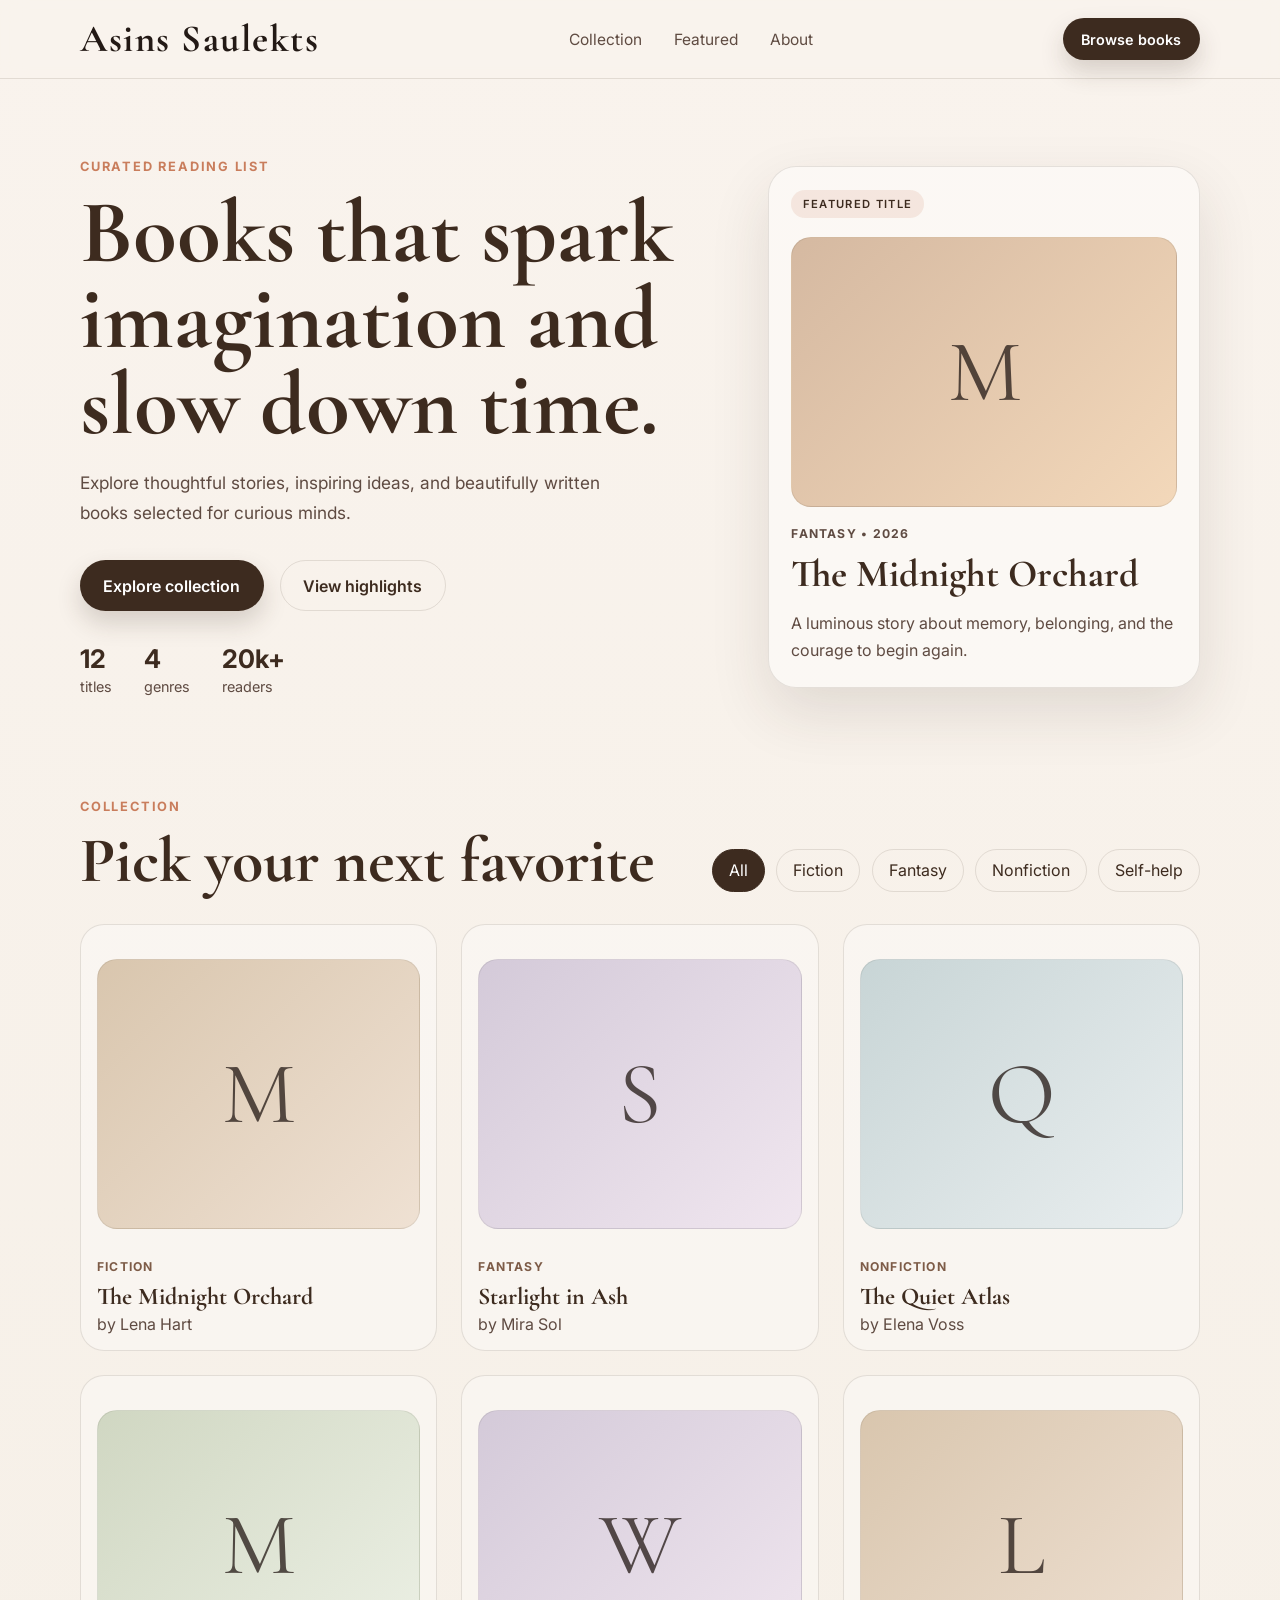
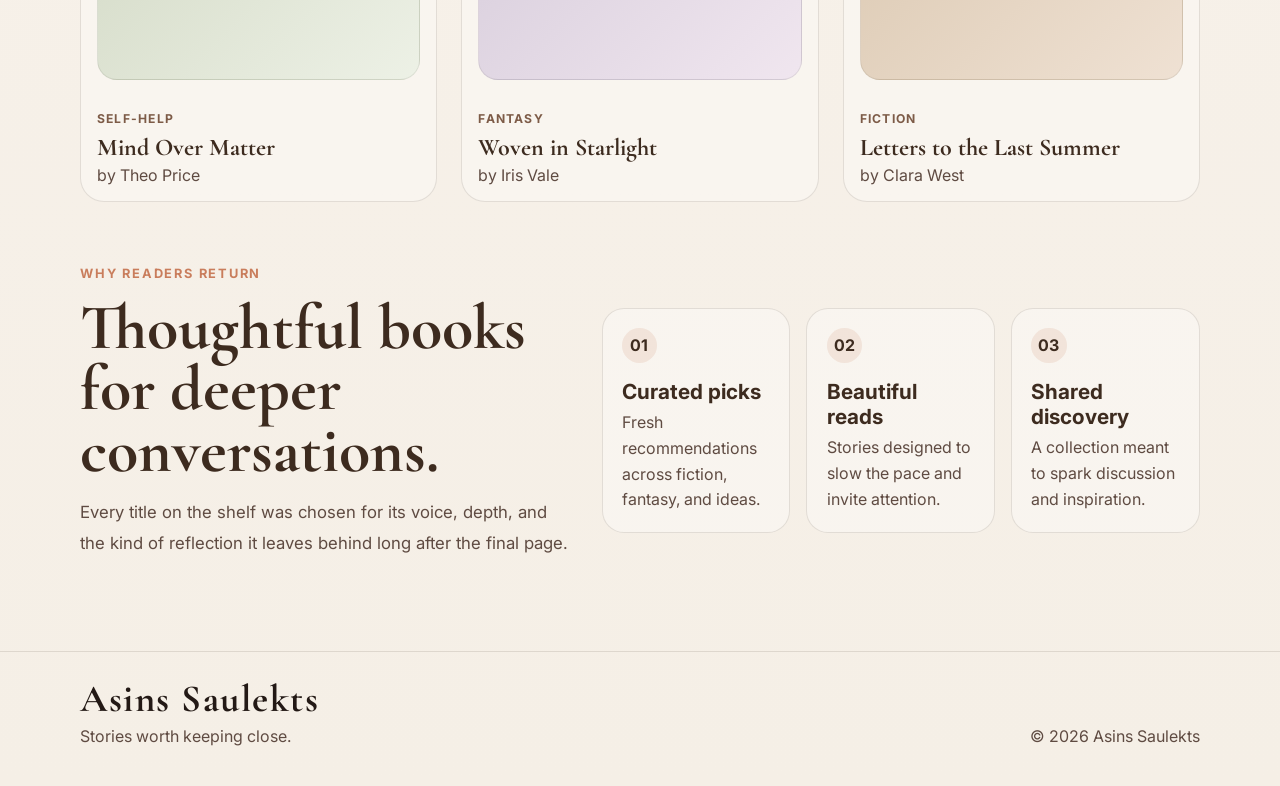
==== index.html @ bcd93a66 "first commit" ====
<!DOCTYPE html>
<html lang="en">
  <head>
    <meta charset="UTF-8" />
    <meta name="viewport" content="width=device-width, initial-scale=1.0" />
    <title>Asins Saulekts | Book Showcase</title>
    <meta
      name="description"
      content="A simple showcase page for a curated collection of books."
    />
    <link rel="preconnect" href="https://fonts.googleapis.com" />
    <link rel="preconnect" href="https://fonts.gstatic.com" crossorigin />
    <link
      href="https://fonts.googleapis.com/css2?family=Cormorant+Garamond:wght@500;600;700&family=Inter:wght@400;500;600;700&display=swap"
      rel="stylesheet"
    />
    <link rel="stylesheet" href="style.css" />
  </head>
  <body>
    <header class="topbar">
      <div class="container nav">
        <div class="brand">Asins Saulekts</div>
        <nav class="nav-links" aria-label="Main navigation">
          <a href="#collection">Collection</a>
          <a href="#featured">Featured</a>
          <a href="#about">About</a>
        </nav>
        <a class="button button-small" href="#collection">Browse books</a>
      </div>
    </header>

    <main>
      <section class="hero">
        <div class="container hero-inner">
          <div class="hero-copy">
            <p class="eyebrow">Curated reading list</p>
            <h1>Books that spark imagination and slow down time.</h1>
            <p class="lead">
              Explore thoughtful stories, inspiring ideas, and beautifully written
              books selected for curious minds.
            </p>
            <div class="hero-actions">
              <a class="button" href="#collection">Explore collection</a>
              <a class="button button-alt" href="#featured">View highlights</a>
            </div>
            <ul class="hero-stats" aria-label="Book statistics">
              <li><strong>12</strong><span>titles</span></li>
              <li><strong>4</strong><span>genres</span></li>
              <li><strong>20k+</strong><span>readers</span></li>
            </ul>
          </div>

          <div class="hero-card" aria-label="Featured book highlight">
            <div class="mini-tag">Featured title</div>
            <div class="book-cover featured-cover">M</div>
            <div class="book-details">
              <p class="meta">Fantasy • 2026</p>
              <h2>The Midnight Orchard</h2>
              <p>
                A luminous story about memory, belonging, and the courage to begin
                again.
              </p>
            </div>
          </div>
        </div>
      </section>

      <section id="collection" class="collection">
        <div class="container">
          <div class="section-heading">
            <div>
              <p class="eyebrow">Collection</p>
              <h2>Pick your next favorite</h2>
            </div>
            <div class="filters" aria-label="Book filters">
              <button class="filter-btn active" data-filter="all" type="button">All</button>
              <button class="filter-btn" data-filter="fiction" type="button">Fiction</button>
              <button class="filter-btn" data-filter="fantasy" type="button">Fantasy</button>
              <button class="filter-btn" data-filter="nonfiction" type="button">Nonfiction</button>
              <button class="filter-btn" data-filter="self-help" type="button">Self-help</button>
            </div>
          </div>

          <div class="book-grid">
            <article class="book-card" data-category="fiction">
              <div class="book-cover fiction-cover">M</div>
              <div class="book-info">
                <p class="meta">Fiction</p>
                <h3>The Midnight Orchard</h3>
                <p class="author">by Lena Hart</p>
              </div>
            </article>

            <article class="book-card" data-category="fantasy">
              <div class="book-cover fantasy-cover">S</div>
              <div class="book-info">
                <p class="meta">Fantasy</p>
                <h3>Starlight in Ash</h3>
                <p class="author">by Mira Sol</p>
              </div>
            </article>

            <article class="book-card" data-category="nonfiction">
              <div class="book-cover nonfiction-cover">Q</div>
              <div class="book-info">
                <p class="meta">Nonfiction</p>
                <h3>The Quiet Atlas</h3>
                <p class="author">by Elena Voss</p>
              </div>
            </article>

            <article class="book-card" data-category="self-help">
              <div class="book-cover selfhelp-cover">M</div>
              <div class="book-info">
                <p class="meta">Self-help</p>
                <h3>Mind Over Matter</h3>
                <p class="author">by Theo Price</p>
              </div>
            </article>

            <article class="book-card" data-category="fantasy">
              <div class="book-cover fantasy-cover">W</div>
              <div class="book-info">
                <p class="meta">Fantasy</p>
                <h3>Woven in Starlight</h3>
                <p class="author">by Iris Vale</p>
              </div>
            </article>

            <article class="book-card" data-category="fiction">
              <div class="book-cover fiction-cover">L</div>
              <div class="book-info">
                <p class="meta">Fiction</p>
                <h3>Letters to the Last Summer</h3>
                <p class="author">by Clara West</p>
              </div>
            </article>
          </div>
        </div>
      </section>

      <section id="featured" class="featured">
        <div class="container feature-layout">
          <div class="feature-copy">
            <p class="eyebrow">Why readers return</p>
            <h2>Thoughtful books for deeper conversations.</h2>
            <p>
              Every title on the shelf was chosen for its voice, depth, and the kind
              of reflection it leaves behind long after the final page.
            </p>
          </div>

          <div class="feature-points">
            <div class="point">
              <span>01</span>
              <h3>Curated picks</h3>
              <p>Fresh recommendations across fiction, fantasy, and ideas.</p>
            </div>
            <div class="point">
              <span>02</span>
              <h3>Beautiful reads</h3>
              <p>Stories designed to slow the pace and invite attention.</p>
            </div>
            <div class="point">
              <span>03</span>
              <h3>Shared discovery</h3>
              <p>A collection meant to spark discussion and inspiration.</p>
            </div>
          </div>
        </div>
      </section>
    </main>

    <footer id="about" class="site-footer">
      <div class="container footer-inner">
        <div>
          <div class="brand">Asins Saulekts</div>
          <p>Stories worth keeping close.</p>
        </div>
        <p>© <span id="year"></span> Asins Saulekts</p>
      </div>
    </footer>

    <script src="script.js"></script>
  </body>
</html>
---- style.css ----
:root {
  --bg: #f5efe6;
  --panel: #fffaf3;
  --card: #f0e8dc;
  --primary: #3d2b1f;
  --primary-soft: #7d5b47;
  --accent: #c97d5c;
  --accent-soft: #ebc8b0;
  --text: #231915;
  --muted: #5f4b42;
  --border: rgba(61, 43, 31, 0.12);
  --shadow: 0 24px 60px rgba(61, 43, 31, 0.12);
}

* {
  box-sizing: border-box;
}

html {
  scroll-behavior: smooth;
}

body {
  margin: 0;
  font-family: "Inter", sans-serif;
  background: linear-gradient(180deg, #f9f3ed 0%, var(--bg) 100%);
  color: var(--text);
}

img {
  max-width: 100%;
  display: block;
}

a {
  color: inherit;
  text-decoration: none;
}

button {
  font: inherit;
}

.container {
  width: min(1120px, calc(100% - 2rem));
  margin: 0 auto;
}

.topbar {
  position: sticky;
  top: 0;
  z-index: 20;
  backdrop-filter: blur(12px);
  background: rgba(249, 243, 237, 0.8);
  border-bottom: 1px solid var(--border);
}

.nav {
  display: flex;
  justify-content: space-between;
  align-items: center;
  padding: 1rem 0;
}

.brand {
  font-family: "Cormorant Garamond", serif;
  font-size: clamp(2rem, 3vw, 2.5rem);
  font-weight: 700;
  letter-spacing: 0.04em;
}

.nav-links {
  display: flex;
  gap: 2rem;
  color: var(--muted);
  font-size: 0.97rem;
}

.nav-links a:hover {
  color: var(--primary);
}

.button {
  display: inline-flex;
  align-items: center;
  justify-content: center;
  border-radius: 999px;
  padding: 0.9rem 1.4rem;
  font-weight: 600;
  background: var(--primary);
  color: #fff;
  border: 1px solid transparent;
  transition: transform 0.2s ease, box-shadow 0.2s ease;
  box-shadow: 0 12px 24px rgba(61, 43, 31, 0.18);
}

.button:hover {
  transform: translateY(-1px);
}

.button-small {
  padding: 0.7rem 1.1rem;
  font-size: 0.9rem;
}

.button-alt {
  background: transparent;
  color: var(--primary);
  border-color: var(--border);
  box-shadow: none;
}

.hero {
  padding: 5rem 0 4rem;
}

.hero-inner {
  display: grid;
  grid-template-columns: 1.2fr 0.8fr;
  gap: 2.5rem;
  align-items: center;
}

.eyebrow {
  margin: 0 0 1rem;
  font-size: 0.8rem;
  text-transform: uppercase;
  letter-spacing: 0.14em;
  color: var(--accent);
  font-weight: 700;
}

.hero-copy h1,
.section-heading h2,
.feature-copy h2 {
  margin: 0;
  font-family: "Cormorant Garamond", serif;
  color: var(--primary);
  font-weight: 700;
  line-height: 0.96;
}

.hero-copy h1 {
  font-size: clamp(3.4rem, 7vw, 6rem);
  max-width: 640px;
}

.lead {
  max-width: 560px;
  color: var(--muted);
  font-size: 1.08rem;
  line-height: 1.75;
  margin: 1.25rem 0 0;
}

.hero-actions {
  display: flex;
  flex-wrap: wrap;
  gap: 1rem;
  margin-top: 2rem;
}

.hero-stats {
  list-style: none;
  display: flex;
  gap: 2rem;
  padding: 0;
  margin: 2rem 0 0;
}

.hero-stats li {
  display: flex;
  flex-direction: column;
  gap: 0.25rem;
}

.hero-stats strong {
  font-size: 1.6rem;
  color: var(--primary);
}

.hero-stats span {
  color: var(--muted);
  font-size: 0.9rem;
}

.hero-card {
  background: rgba(255, 255, 255, 0.45);
  border: 1px solid var(--border);
  border-radius: 28px;
  padding: 1.4rem;
  box-shadow: var(--shadow);
}

.mini-tag {
  display: inline-flex;
  font-size: 0.7rem;
  letter-spacing: 0.12em;
  padding: 0.45rem 0.7rem;
  border-radius: 999px;
  text-transform: uppercase;
  background: rgba(201, 125, 92, 0.15);
  color: var(--primary);
  font-weight: 600;
}

.book-cover {
  display: grid;
  place-items: center;
  width: 100%;
  height: 270px;
  border-radius: 20px;
  font-family: "Cormorant Garamond", serif;
  font-size: 5.5rem;
  color: rgba(35, 25, 21, 0.76);
  margin: 1.15rem 0 1.1rem;
  border: 1px solid rgba(35, 25, 21, 0.08);
}

.featured-cover {
  background: linear-gradient(135deg, #d5b9a1, #f3d8ba);
}

.fiction-cover {
  background: linear-gradient(135deg, #d9c6ae, #efe1d3);
}

.fantasy-cover {
  background: linear-gradient(135deg, #d4cad9, #f0e6ef);
}

.nonfiction-cover {
  background: linear-gradient(135deg, #c8d5d6, #e9eeef);
}

.selfhelp-cover {
  background: linear-gradient(135deg, #d0d7c2, #edf1e6);
}

.book-details h2 {
  margin: 0.4rem 0 0.8rem;
  font-size: clamp(2rem, 3vw, 2.8rem);
  font-family: "Cormorant Garamond", serif;
  color: var(--primary);
}

.book-details p {
  margin: 0;
  color: var(--muted);
  line-height: 1.7;
}

.meta {
  margin: 0;
  color: var(--primary-soft);
  font-size: 0.76rem;
  letter-spacing: 0.1em;
  text-transform: uppercase;
  font-weight: 700;
}

.collection {
  padding: 2.5rem 0 4rem;
}

.section-heading {
  display: flex;
  justify-content: space-between;
  align-items: end;
  gap: 1rem;
  margin-bottom: 2rem;
}

.section-heading h2,
.feature-copy h2 {
  font-size: clamp(2.5rem, 5vw, 4rem);
}

.filters {
  display: flex;
  flex-wrap: wrap;
  gap: 0.7rem;
}

.filter-btn {
  padding: 0.65rem 1rem;
  border-radius: 999px;
  border: 1px solid var(--border);
  background: transparent;
  color: var(--primary);
  cursor: pointer;
  transition: all 0.2s ease;
}

.filter-btn.active,
.filter-btn:hover {
  background: var(--primary);
  color: #fff;
  border-color: var(--primary);
}

.book-grid {
  display: grid;
  grid-template-columns: repeat(3, minmax(0, 1fr));
  gap: 1.5rem;
}

.book-card {
  background: rgba(255, 255, 255, 0.32);
  border: 1px solid var(--border);
  border-radius: 24px;
  overflow: hidden;
  padding: 1rem;
  transition: transform 0.2s ease, box-shadow 0.2s ease, opacity 0.2s ease;
  cursor: pointer;
}

.book-card:hover {
  transform: translateY(-4px);
  box-shadow: 0 20px 30px rgba(61, 43, 31, 0.09);
}

.book-card.hidden {
  display: none;
}

.book-card.selected {
  outline: 2px solid rgba(201, 125, 92, 0.7);
  outline-offset: 2px;
}

.book-info {
  padding-top: 0.8rem;
}

.book-info h3 {
  margin: 0.45rem 0 0.2rem;
  font-size: 1.5rem;
  color: var(--primary);
  font-family: "Cormorant Garamond", serif;
}

.author {
  margin: 0;
  color: var(--muted);
}

.featured {
  padding: 0 0 4.8rem;
}

.feature-layout {
  display: grid;
  grid-template-columns: 0.9fr 1.1fr;
  gap: 2rem;
  align-items: center;
}

.feature-copy p:not(.eyebrow) {
  color: var(--muted);
  font-size: 1.05rem;
  line-height: 1.8;
  margin-top: 1rem;
}

.feature-points {
  display: grid;
  grid-template-columns: repeat(3, minmax(0, 1fr));
  gap: 1rem;
}

.point {
  background: rgba(255, 255, 255, 0.35);
  border: 1px solid var(--border);
  border-radius: 22px;
  padding: 1.2rem;
}

.point span {
  display: inline-flex;
  background: rgba(201, 125, 92, 0.15);
  color: var(--primary);
  width: 2.2rem;
  height: 2.2rem;
  border-radius: 50%;
  align-items: center;
  justify-content: center;
  font-weight: 700;
}

.point h3 {
  margin: 1rem 0 0.4rem;
  color: var(--primary);
  font-size: 1.3rem;
}

.point p {
  margin: 0;
  color: var(--muted);
  line-height: 1.6;
}

.site-footer {
  border-top: 1px solid var(--border);
  padding: 1.5rem 0 2.5rem;
}

.footer-inner {
  display: flex;
  justify-content: space-between;
  gap: 1rem;
  align-items: end;
}

.footer-inner p {
  margin: 0.2rem 0 0;
  color: var(--muted);
}

@media (max-width: 900px) {
  .hero-inner,
  .feature-layout,
  .book-grid {
    grid-template-columns: 1fr;
  }

  .book-grid {
    grid-template-columns: repeat(2, minmax(0, 1fr));
  }

  .feature-points {
    grid-template-columns: 1fr;
  }
}

@media (max-width: 640px) {
  .nav {
    flex-wrap: wrap;
    justify-content: center;
    gap: 0.8rem;
  }

  .nav-links {
    width: 100%;
    justify-content: center;
  }

  .hero {
    padding-top: 3rem;
  }

  .hero-stats {
    gap: 1rem;
    justify-content: space-between;
  }

  .book-grid {
    grid-template-columns: 1fr;
  }

  .section-heading,
  .footer-inner {
    flex-direction: column;
    align-items: flex-start;
  }
}
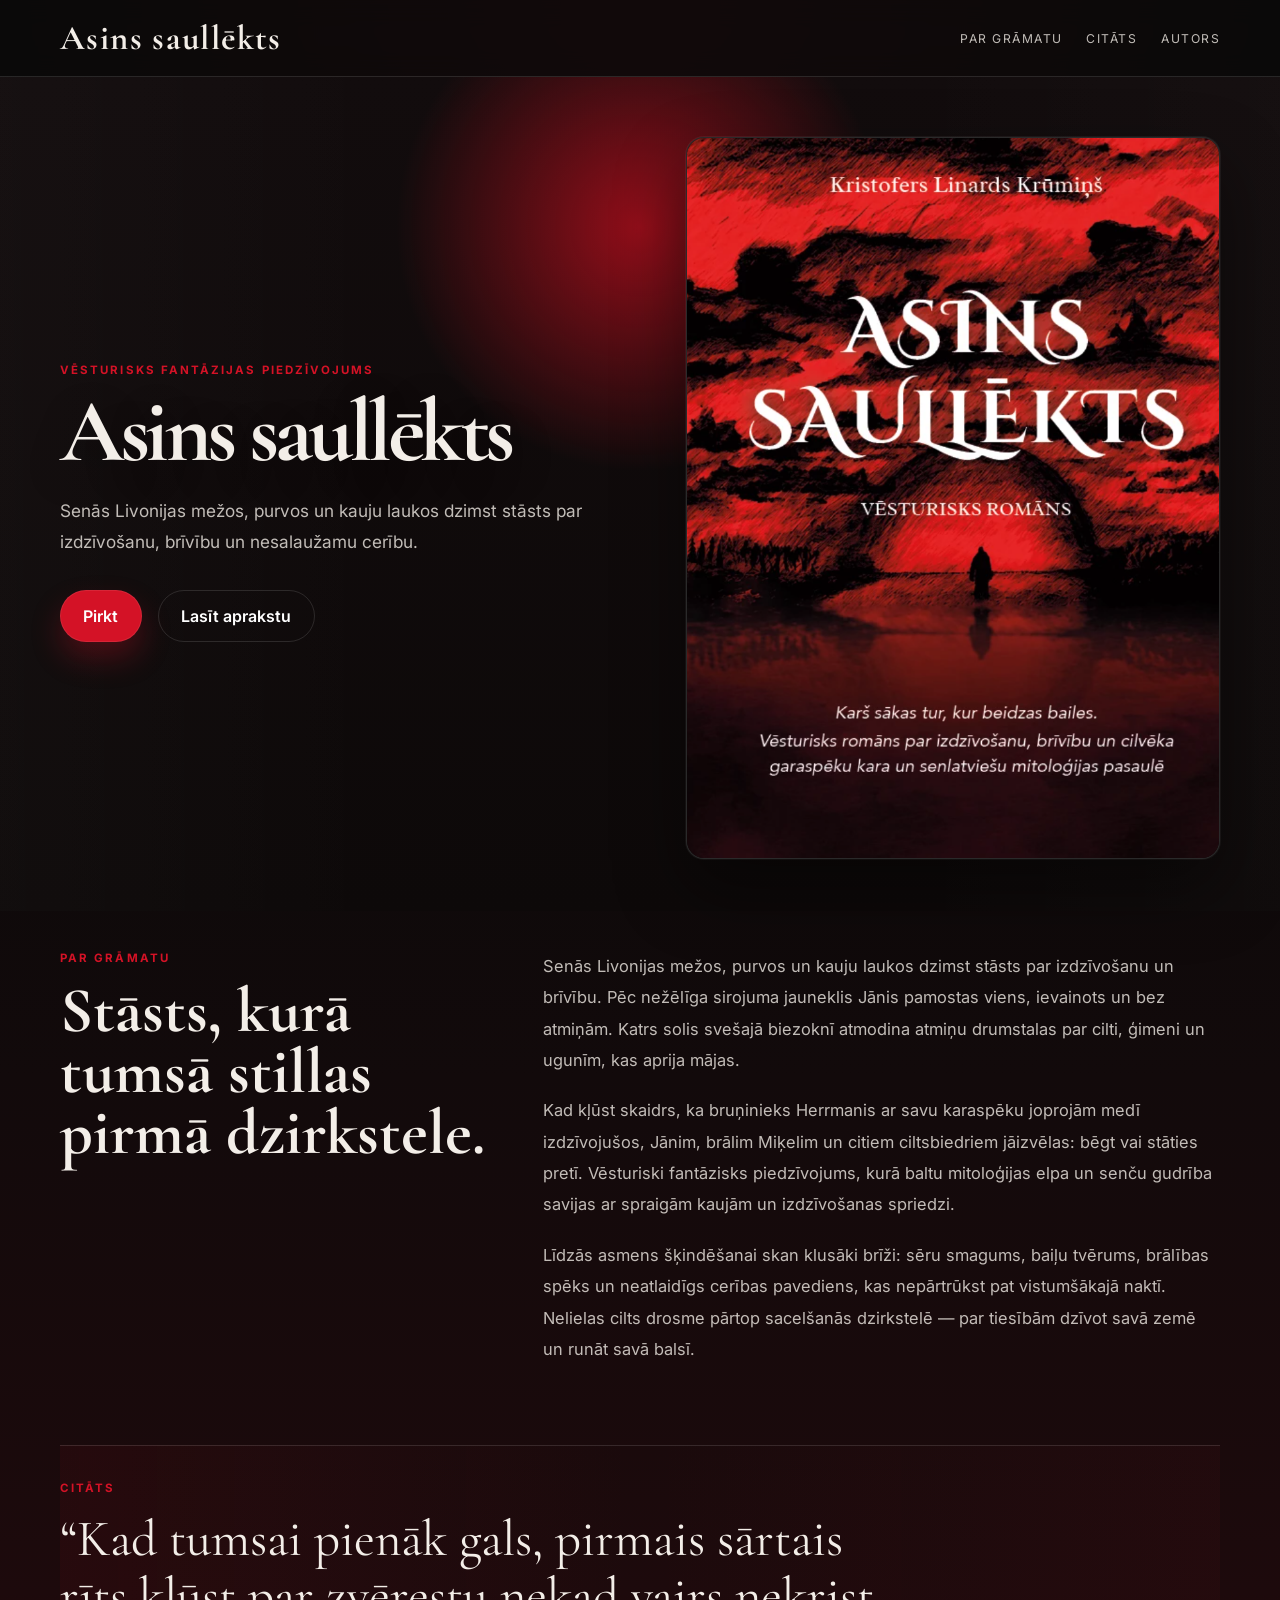
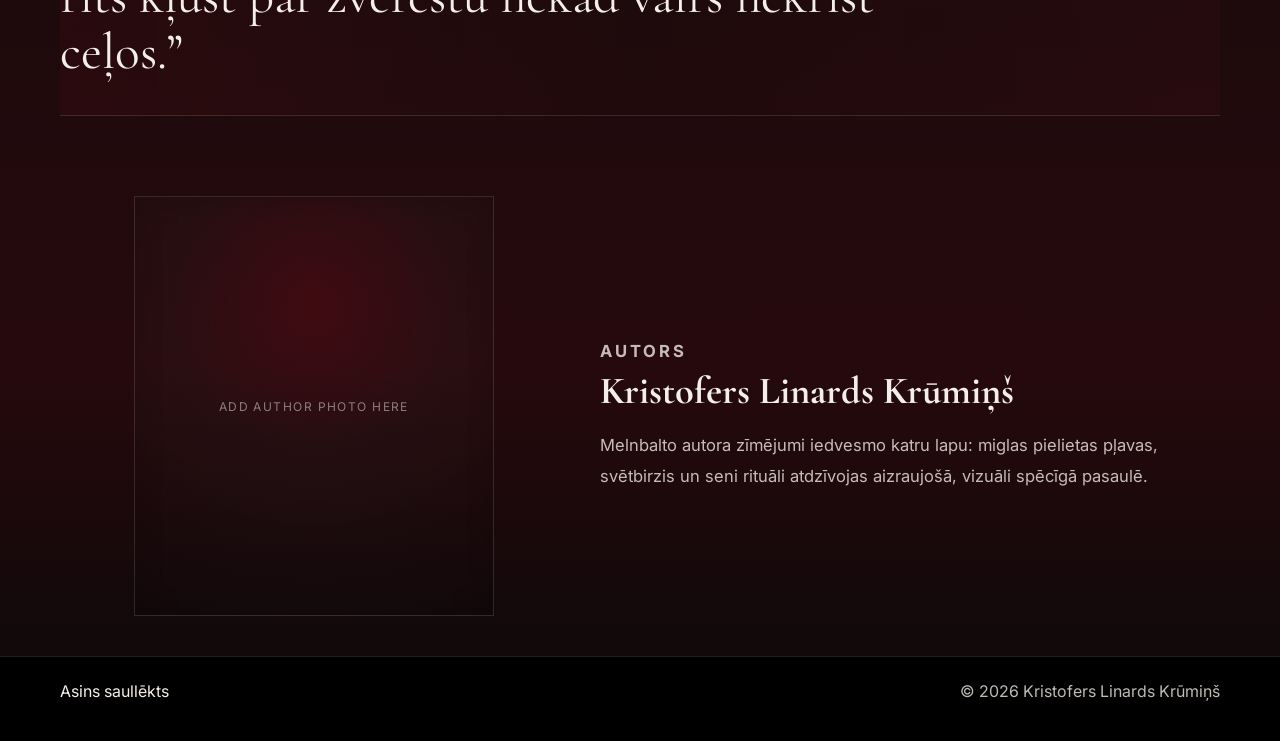
==== commit 96d6a637: "first" ====
--- a/index.html
+++ b/index.html
@@ -1,12 +1,12 @@
 <!DOCTYPE html>
-<html lang="en">
+<html lang="lv">
   <head>
     <meta charset="UTF-8" />
     <meta name="viewport" content="width=device-width, initial-scale=1.0" />
-    <title>Asins Saulekts | Book Showcase</title>
+    <title>Asins saullēkts</title>
     <meta
       name="description"
-      content="A simple showcase page for a curated collection of books."
+      content="Asins saullēkts — vēsturiski fantāzisks romāns par izdzīvošanu, brīvību un cerību."
     />
     <link rel="preconnect" href="https://fonts.googleapis.com" />
     <link rel="preconnect" href="https://fonts.gstatic.com" crossorigin />
@@ -16,168 +16,122 @@
     />
     <link rel="stylesheet" href="style.css" />
   </head>
-  <body>
+  <body id="top">
     <header class="topbar">
       <div class="container nav">
-        <div class="brand">Asins Saulekts</div>
-        <nav class="nav-links" aria-label="Main navigation">
-          <a href="#collection">Collection</a>
-          <a href="#featured">Featured</a>
-          <a href="#about">About</a>
+        <a class="brand-link" href="#top" aria-label="Atgriezties augšā">Asins saullēkts</a>
+        <nav class="nav-links" aria-label="Galvenā navigācija">
+          <a href="#about">Par grāmatu</a>
+          <a href="#citāts">Citāts</a>
+          <a href="#autors">Autors</a>
         </nav>
-        <a class="button button-small" href="#collection">Browse books</a>
       </div>
     </header>
 
     <main>
       <section class="hero">
-        <div class="container hero-inner">
+        <div class="container hero-grid">
           <div class="hero-copy">
-            <p class="eyebrow">Curated reading list</p>
-            <h1>Books that spark imagination and slow down time.</h1>
+            <p class="eyebrow">Vēsturisks fantāzijas piedzīvojums</p>
+            <h1>Asins saullēkts</h1>
             <p class="lead">
-              Explore thoughtful stories, inspiring ideas, and beautifully written
-              books selected for curious minds.
+              Senās Livonijas mežos, purvos un kauju laukos dzimst stāsts par
+              izdzīvošanu, brīvību un nesalaužamu cerību.
             </p>
             <div class="hero-actions">
-              <a class="button" href="#collection">Explore collection</a>
-              <a class="button button-alt" href="#featured">View highlights</a>
+              <a 
+               class="button"
+                href="https://buki.lv/asins-saullekts"
+                target="_blank"
+                rel="noopener noreferrer">Pirkt</a>
+              <a
+                class="button button-alt" href="#about"
+                >Lasīt aprakstu</a
+              >
             </div>
-            <ul class="hero-stats" aria-label="Book statistics">
-              <li><strong>12</strong><span>titles</span></li>
-              <li><strong>4</strong><span>genres</span></li>
-              <li><strong>20k+</strong><span>readers</span></li>
-            </ul>
           </div>
 
-          <div class="hero-card" aria-label="Featured book highlight">
-            <div class="mini-tag">Featured title</div>
-            <div class="book-cover featured-cover">M</div>
-            <div class="book-details">
-              <p class="meta">Fantasy • 2026</p>
-              <h2>The Midnight Orchard</h2>
-              <p>
-                A luminous story about memory, belonging, and the courage to begin
-                again.
-              </p>
+          <div class="cover-panel" aria-label="Grāmatas vāks">
+            <div class="book-cover">
+              <!-- Replace this path with your actual cover image file -->
+              <img
+                class="book-cover-image"
+                src="images/Cover.png"
+                alt="Asins saullēkts grāmatas vāks"
+              />
             </div>
           </div>
         </div>
       </section>
 
-      <section id="collection" class="collection">
-        <div class="container">
-          <div class="section-heading">
-            <div>
-              <p class="eyebrow">Collection</p>
-              <h2>Pick your next favorite</h2>
-            </div>
-            <div class="filters" aria-label="Book filters">
-              <button class="filter-btn active" data-filter="all" type="button">All</button>
-              <button class="filter-btn" data-filter="fiction" type="button">Fiction</button>
-              <button class="filter-btn" data-filter="fantasy" type="button">Fantasy</button>
-              <button class="filter-btn" data-filter="nonfiction" type="button">Nonfiction</button>
-              <button class="filter-btn" data-filter="self-help" type="button">Self-help</button>
-            </div>
+      <section id="about" class="about">
+        <div class="container about-grid">
+          <div>
+            <p class="section-kicker">Par grāmatu</p>
+            <h2>Stāsts, kurā tumsā stillas pirmā dzirkstele.</h2>
           </div>
 
-          <div class="book-grid">
-            <article class="book-card" data-category="fiction">
-              <div class="book-cover fiction-cover">M</div>
-              <div class="book-info">
-                <p class="meta">Fiction</p>
-                <h3>The Midnight Orchard</h3>
-                <p class="author">by Lena Hart</p>
-              </div>
-            </article>
-
-            <article class="book-card" data-category="fantasy">
-              <div class="book-cover fantasy-cover">S</div>
-              <div class="book-info">
-                <p class="meta">Fantasy</p>
-                <h3>Starlight in Ash</h3>
-                <p class="author">by Mira Sol</p>
-              </div>
-            </article>
-
-            <article class="book-card" data-category="nonfiction">
-              <div class="book-cover nonfiction-cover">Q</div>
-              <div class="book-info">
-                <p class="meta">Nonfiction</p>
-                <h3>The Quiet Atlas</h3>
-                <p class="author">by Elena Voss</p>
-              </div>
-            </article>
-
-            <article class="book-card" data-category="self-help">
-              <div class="book-cover selfhelp-cover">M</div>
-              <div class="book-info">
-                <p class="meta">Self-help</p>
-                <h3>Mind Over Matter</h3>
-                <p class="author">by Theo Price</p>
-              </div>
-            </article>
-
-            <article class="book-card" data-category="fantasy">
-              <div class="book-cover fantasy-cover">W</div>
-              <div class="book-info">
-                <p class="meta">Fantasy</p>
-                <h3>Woven in Starlight</h3>
-                <p class="author">by Iris Vale</p>
-              </div>
-            </article>
-
-            <article class="book-card" data-category="fiction">
-              <div class="book-cover fiction-cover">L</div>
-              <div class="book-info">
-                <p class="meta">Fiction</p>
-                <h3>Letters to the Last Summer</h3>
-                <p class="author">by Clara West</p>
-              </div>
-            </article>
+          <div class="story-copy">
+            <p>
+              Senās Livonijas mežos, purvos un kauju laukos dzimst stāsts par
+              izdzīvošanu un brīvību. Pēc nežēlīga sirojuma jauneklis Jānis
+              pamostas viens, ievainots un bez atmiņām. Katrs solis svešajā
+              biezoknī atmodina atmiņu drumstalas par cilti, ģimeni un ugunīm,
+              kas aprija mājas.
+            </p>
+            <p>
+              Kad kļūst skaidrs, ka bruņinieks Herrmanis ar savu karaspēku
+              joprojām medī izdzīvojušos, Jānim, brālim Miķelim un citiem
+              ciltsbiedriem jāizvēlas: bēgt vai stāties pretī. Vēsturiski
+              fantāzisks piedzīvojums, kurā baltu mitoloģijas elpa un senču
+              gudrība savijas ar spraigām kaujām un izdzīvošanas spriedzi.
+            </p>
+            <p>
+              Līdzās asmens šķindēšanai skan klusāki brīži: sēru smagums,
+              baiļu tvērums, brālības spēks un neatlaidīgs cerības pavediens,
+              kas nepārtrūkst pat vistumšākajā naktī. Nelielas cilts drosme
+              pārtop sacelšanās dzirkstelē — par tiesībām dzīvot savā zemē un
+              runāt savā balsī.
+            </p>
           </div>
         </div>
       </section>
 
-      <section id="featured" class="featured">
-        <div class="container feature-layout">
-          <div class="feature-copy">
-            <p class="eyebrow">Why readers return</p>
-            <h2>Thoughtful books for deeper conversations.</h2>
-            <p>
-              Every title on the shelf was chosen for its voice, depth, and the kind
-              of reflection it leaves behind long after the final page.
-            </p>
+      <section id="citāts" class="excerpt">
+        <div class="container quote-box">
+          <p class="section-kicker">Citāts</p>
+          <blockquote>
+            “Kad tumsai pienāk gals, pirmais sārtais rīts kļūst par zvērestu
+            nekad vairs nekrist ceļos.”
+          </blockquote>
+        </div>
+      </section>
+
+      <section id="autors" class="author-block">
+        <div class="container author-grid">
+          <div class="author-photo-wrap">
+            <div class="author-photo-placeholder">
+              Add author photo here
+            </div>
           </div>
 
-          <div class="feature-points">
-            <div class="point">
-              <span>01</span>
-              <h3>Curated picks</h3>
-              <p>Fresh recommendations across fiction, fantasy, and ideas.</p>
-            </div>
-            <div class="point">
-              <span>02</span>
-              <h3>Beautiful reads</h3>
-              <p>Stories designed to slow the pace and invite attention.</p>
-            </div>
-            <div class="point">
-              <span>03</span>
-              <h3>Shared discovery</h3>
-              <p>A collection meant to spark discussion and inspiration.</p>
-            </div>
+          <div class="author-copy">
+            <p class="section-kicker">Autors</p>
+            <h3>Kristofers Linards Krūmiņš</h3>
+            <p>
+              Melnbalto autora zīmējumi iedvesmo katru lapu: miglas pielietas
+              pļavas, svētbirzis un seni rituāli atdzīvojas aizraujošā, vizuāli
+              spēcīgā pasaulē.
+            </p>
           </div>
         </div>
       </section>
     </main>
 
-    <footer id="about" class="site-footer">
+    <footer class="site-footer">
       <div class="container footer-inner">
-        <div>
-          <div class="brand">Asins Saulekts</div>
-          <p>Stories worth keeping close.</p>
-        </div>
-        <p>© <span id="year"></span> Asins Saulekts</p>
+        <div class="brand small">Asins saullēkts</div>
+        <p>© <span id="year"></span> Kristofers Linards Krūmiņš</p>
       </div>
     </footer>
 
--- a/style.css
+++ b/style.css
@@ -1,15 +1,13 @@
 :root {
-  --bg: #f5efe6;
-  --panel: #fffaf3;
-  --card: #f0e8dc;
-  --primary: #3d2b1f;
-  --primary-soft: #7d5b47;
-  --accent: #c97d5c;
-  --accent-soft: #ebc8b0;
-  --text: #231915;
-  --muted: #5f4b42;
-  --border: rgba(61, 43, 31, 0.12);
-  --shadow: 0 24px 60px rgba(61, 43, 31, 0.12);
+  --black: #090909;
+  --black-soft: #171111;
+  --blood: #8d0714;
+  --blood-bright: #d41226;
+  --blood-soft: rgba(212, 18, 38, 0.14);
+  --paper: #f3eee8;
+  --muted: rgba(243, 238, 232, 0.78);
+  --line: rgba(255, 255, 255, 0.12);
+  --shadow: 0 24px 60px rgba(0, 0, 0, 0.45);
 }
 
 * {
@@ -23,8 +21,19 @@
 body {
   margin: 0;
   font-family: "Inter", sans-serif;
-  background: linear-gradient(180deg, #f9f3ed 0%, var(--bg) 100%);
-  color: var(--text);
+  background:
+    radial-gradient(circle at top, rgba(212, 18, 38, 0.18), transparent 28%),
+    linear-gradient(180deg, #0e0b0b 0%, #0a0909 26%, #120a0b 46%, #1d0a0c 68%, #26090d 84%, #0a0909 100%);
+  color: var(--paper);
+}
+
+html, body {
+  scroll-behavior: smooth;
+}
+
+a {
+  color: inherit;
+  text-decoration: none;
 }
 
 img {
@@ -32,125 +41,131 @@
   display: block;
 }
 
-a {
-  color: inherit;
-  text-decoration: none;
-}
-
-button {
-  font: inherit;
-}
-
 .container {
-  width: min(1120px, calc(100% - 2rem));
+  width: min(1160px, calc(100% - 2rem));
   margin: 0 auto;
 }
 
 .topbar {
   position: sticky;
   top: 0;
-  z-index: 20;
+  z-index: 30;
   backdrop-filter: blur(12px);
-  background: rgba(249, 243, 237, 0.8);
-  border-bottom: 1px solid var(--border);
+  background: rgba(9, 9, 9, 0.78);
+  border-bottom: 1px solid var(--line);
 }
 
 .nav {
   display: flex;
   justify-content: space-between;
   align-items: center;
-  padding: 1rem 0;
-}
-
-.brand {
-  font-family: "Cormorant Garamond", serif;
-  font-size: clamp(2rem, 3vw, 2.5rem);
+  min-height: 76px;
+  gap: 1rem;
+}
+
+.brand-link {
+  font-family: "Cormorant Garamond", serif;
+  font-size: clamp(2rem, 2.7vw, 2.9rem);
   font-weight: 700;
   letter-spacing: 0.04em;
+  color: var(--paper);
+  transition: opacity 0.2s ease, transform 0.2s ease;
+}
+
+.brand-link:hover,
+.brand-link:focus-visible {
+  opacity: 0.9;
+  transform: translateY(-1px);
 }
 
 .nav-links {
   display: flex;
-  gap: 2rem;
+  align-items: center;
+  gap: 1.5rem;
+  font-size: 0.76rem;
+  text-transform: uppercase;
+  letter-spacing: 0.12em;
   color: var(--muted);
-  font-size: 0.97rem;
-}
-
-.nav-links a:hover {
-  color: var(--primary);
-}
-
-.button {
-  display: inline-flex;
+}
+
+.nav-links a {
+  position: relative;
+  transition: color 0.2s ease;
+}
+
+.nav-links a::after {
+  content: "";
+  position: absolute;
+  left: 0;
+  bottom: -0.35rem;
+  width: 100%;
+  height: 1px;
+  background: var(--blood-bright);
+  transform: scaleX(0);
+  transform-origin: left;
+  transition: transform 0.25s ease;
+}
+
+.nav-links a:hover,
+.nav-links a:focus-visible {
+  color: var(--paper);
+}
+
+.nav-links a:hover::after,
+.nav-links a:focus-visible::after {
+  transform: scaleX(1);
+}
+
+.hero {
+  position: relative;
+  padding: 4rem 0 3rem;
+  background:
+    radial-gradient(circle at 50% 18%, rgba(201, 15, 31, 0.7), transparent 26%),
+    linear-gradient(180deg, #120c0d 0%, #0d0909 100%);
+}
+
+.hero::before {
+  content: "";
+  position: absolute;
+  inset: 0;
+  background: linear-gradient(90deg, rgba(255,255,255,0.02), transparent 30%, transparent 70%, rgba(255,255,255,0.015));
+  pointer-events: none;
+}
+
+.hero-grid {
+  position: relative;
+  display: grid;
+  grid-template-columns: 1.05fr 0.95fr;
+  gap: 2.2rem;
   align-items: center;
-  justify-content: center;
-  border-radius: 999px;
-  padding: 0.9rem 1.4rem;
-  font-weight: 600;
-  background: var(--primary);
-  color: #fff;
-  border: 1px solid transparent;
-  transition: transform 0.2s ease, box-shadow 0.2s ease;
-  box-shadow: 0 12px 24px rgba(61, 43, 31, 0.18);
-}
-
-.button:hover {
-  transform: translateY(-1px);
-}
-
-.button-small {
-  padding: 0.7rem 1.1rem;
-  font-size: 0.9rem;
-}
-
-.button-alt {
-  background: transparent;
-  color: var(--primary);
-  border-color: var(--border);
-  box-shadow: none;
-}
-
-.hero {
-  padding: 5rem 0 4rem;
-}
-
-.hero-inner {
-  display: grid;
-  grid-template-columns: 1.2fr 0.8fr;
-  gap: 2.5rem;
-  align-items: center;
-}
-
-.eyebrow {
+}
+
+.eyebrow,
+.section-kicker {
   margin: 0 0 1rem;
-  font-size: 0.8rem;
+  font-size: 0.72rem;
+  letter-spacing: 0.18em;
   text-transform: uppercase;
-  letter-spacing: 0.14em;
-  color: var(--accent);
+  color: var(--blood-bright);
   font-weight: 700;
 }
 
-.hero-copy h1,
-.section-heading h2,
-.feature-copy h2 {
+.hero-copy h1 {
   margin: 0;
   font-family: "Cormorant Garamond", serif;
-  color: var(--primary);
-  font-weight: 700;
-  line-height: 0.96;
-}
-
-.hero-copy h1 {
-  font-size: clamp(3.4rem, 7vw, 6rem);
-  max-width: 640px;
+  font-size: clamp(4rem, 7vw, 7rem);
+  line-height: 0.88;
+  letter-spacing: -0.05em;
+  color: var(--paper);
+  text-shadow: 0 12px 40px rgba(0, 0, 0, 0.35);
 }
 
 .lead {
   max-width: 560px;
+  margin: 1.5rem 0 0;
   color: var(--muted);
   font-size: 1.08rem;
-  line-height: 1.75;
-  margin: 1.25rem 0 0;
+  line-height: 1.8;
 }
 
 .hero-actions {
@@ -160,276 +175,293 @@
   margin-top: 2rem;
 }
 
-.hero-stats {
-  list-style: none;
+.button {
+  display: inline-flex;
+  align-items: center;
+  justify-content: center;
+  padding: 0.9rem 1.4rem;
+  min-height: 52px;
+  border-radius: 999px;
+  background: var(--blood-bright);
+  color: #fff;
+  font-weight: 600;
+  border: 1px solid rgba(255, 255, 255, 0.08);
+  box-shadow: 0 16px 30px rgba(212, 18, 38, 0.28);
+  transition: transform 0.2s ease, box-shadow 0.2s ease, background 0.2s ease;
+}
+
+.button:hover,
+.button:focus-visible {
+  transform: translateY(-1px);
+  box-shadow: 0 20px 38px rgba(212, 18, 38, 0.38);
+}
+
+.button-alt {
+  background: transparent;
+  border-color: var(--line);
+  box-shadow: none;
+}
+
+.button-alt:hover,
+.button-alt:focus-visible {
+  background: rgba(255, 255, 255, 0.02);
+}
+
+.cover-panel {
   display: flex;
+  justify-content: center;
+}
+
+.book-cover {
+  position: relative;
+  width: min(100%, 560px);
+  aspect-ratio: 0.74;
+  border-radius: 18px;
+  overflow: hidden;
+  background: #0d0d0d;
+  box-shadow: 0 30px 70px rgba(0, 0, 0, 0.45), 0 0 0 1px rgba(255,255,255,0.06);
+  border: 1px solid rgba(255, 255, 255, 0.12);
+  transform: translateY(-4px);
+}
+
+.book-cover-image {
+  display: block;
+  width: 100%;
+  height: 100%;
+  object-fit: cover;
+  object-position: center;
+  background: #0d0d0d;
+}
+
+/* If there is no image yet, the block will stay dark. Replace src="assets/cover.jpg" with your file. */
+
+.cover-author,
+.cover-title,
+.cover-subtitle,
+.cover-tagline,
+.cover-silhouette {
+  position: relative;
+  z-index: 1;
+}
+
+.cover-author {
+  text-align: center;
+  margin-top: 0.2rem;
+  font-family: "Cormorant Garamond", serif;
+  font-size: clamp(1.2rem, 2vw, 2.4rem);
+  font-weight: 600;
+  color: rgba(255, 245, 240, 0.96);
+}
+
+.cover-title {
+  margin-top: 1.8rem;
+  text-align: center;
+  font-family: "Cormorant Garamond", serif;
+  font-weight: 600;
+  color: var(--paper);
+  letter-spacing: -0.08em;
+  line-height: 0.76;
+}
+
+.cover-title span {
+  display: block;
+  font-size: clamp(4rem, 7vw, 9.8rem);
+}
+
+.cover-title-line {
+  margin-top: -0.18em;
+}
+
+.cover-subtitle {
+  margin-top: 0.5rem;
+  text-align: center;
+  font-size: clamp(1rem, 1.6vw, 2.2rem);
+  font-weight: 700;
+  letter-spacing: 0.08em;
+  color: rgba(255, 249, 246, 0.94);
+}
+
+.cover-silhouette {
+  width: 36%;
+  height: 30%;
+  margin: 1.8rem auto 0;
+  border-radius: 52% 48% 0 0 / 100% 100% 0 0;
+  background: linear-gradient(180deg, rgba(0, 0, 0, 0.14), rgba(0, 0, 0, 0.68));
+  position: relative;
+}
+
+.cover-silhouette::before {
+  content: "";
+  position: absolute;
+  left: 50%;
+  bottom: 18%;
+  width: 0.32rem;
+  height: 42%;
+  transform: translateX(-50%);
+  border-radius: 14px 14px 0 0;
+  background: rgba(0, 0, 0, 0.9);
+}
+
+.cover-silhouette::after {
+  content: "";
+  position: absolute;
+  left: 50%;
+  bottom: 0;
+  width: 62%;
+  height: 36%;
+  transform: translateX(-50%);
+  border-radius: 50% 50% 18% 18%;
+  background: rgba(0, 0, 0, 0.9);
+}
+
+.cover-tagline {
+  position: absolute;
+  left: 1.4rem;
+  right: 1.4rem;
+  bottom: 1.2rem;
+  text-align: center;
+  font-family: "Cormorant Garamond", serif;
+  color: rgba(255, 242, 236, 0.88);
+  font-size: clamp(1.1rem, 1.7vw, 2.5rem);
+  line-height: 1.25;
+}
+
+.about,
+.excerpt,
+.author-block {
+  padding: 2.5rem 0;
+}
+
+.about-grid {
+  display: grid;
+  grid-template-columns: 0.8fr 1.2fr;
   gap: 2rem;
-  padding: 0;
-  margin: 2rem 0 0;
-}
-
-.hero-stats li {
-  display: flex;
-  flex-direction: column;
-  gap: 0.25rem;
-}
-
-.hero-stats strong {
-  font-size: 1.6rem;
-  color: var(--primary);
-}
-
-.hero-stats span {
+  align-items: start;
+}
+
+.about-grid h2 {
+  margin: 0;
+  font-family: "Cormorant Garamond", serif;
+  color: var(--paper);
+  font-size: clamp(2.5rem, 5vw, 4rem);
+  line-height: 0.95;
+}
+
+.story-copy {
   color: var(--muted);
-  font-size: 0.9rem;
-}
-
-.hero-card {
-  background: rgba(255, 255, 255, 0.45);
-  border: 1px solid var(--border);
-  border-radius: 28px;
-  padding: 1.4rem;
-  box-shadow: var(--shadow);
-}
-
-.mini-tag {
-  display: inline-flex;
-  font-size: 0.7rem;
-  letter-spacing: 0.12em;
-  padding: 0.45rem 0.7rem;
-  border-radius: 999px;
-  text-transform: uppercase;
-  background: rgba(201, 125, 92, 0.15);
-  color: var(--primary);
-  font-weight: 600;
-}
-
-.book-cover {
-  display: grid;
-  place-items: center;
-  width: 100%;
-  height: 270px;
-  border-radius: 20px;
-  font-family: "Cormorant Garamond", serif;
-  font-size: 5.5rem;
-  color: rgba(35, 25, 21, 0.76);
-  margin: 1.15rem 0 1.1rem;
-  border: 1px solid rgba(35, 25, 21, 0.08);
-}
-
-.featured-cover {
-  background: linear-gradient(135deg, #d5b9a1, #f3d8ba);
-}
-
-.fiction-cover {
-  background: linear-gradient(135deg, #d9c6ae, #efe1d3);
-}
-
-.fantasy-cover {
-  background: linear-gradient(135deg, #d4cad9, #f0e6ef);
-}
-
-.nonfiction-cover {
-  background: linear-gradient(135deg, #c8d5d6, #e9eeef);
-}
-
-.selfhelp-cover {
-  background: linear-gradient(135deg, #d0d7c2, #edf1e6);
-}
-
-.book-details h2 {
-  margin: 0.4rem 0 0.8rem;
-  font-size: clamp(2rem, 3vw, 2.8rem);
-  font-family: "Cormorant Garamond", serif;
-  color: var(--primary);
-}
-
-.book-details p {
+  font-size: 1.03rem;
+  line-height: 1.9;
+
+}
+
+.story-copy p {
+  margin: 0 0 1.2rem;
+}
+
+.story-copy p:last-child {
+  margin-bottom: 0;
+}
+
+.quote-box {
+  border-top: 1px solid var(--line);
+  border-bottom: 1px solid var(--line);
+  padding: 2.2rem 0;
+  background: linear-gradient(90deg, rgba(212,18,38,0.06), transparent 50%, rgba(212,18,38,0.04));
+}
+
+blockquote {
   margin: 0;
-  color: var(--muted);
-  line-height: 1.7;
-}
-
-.meta {
-  margin: 0;
-  color: var(--primary-soft);
-  font-size: 0.76rem;
-  letter-spacing: 0.1em;
-  text-transform: uppercase;
-  font-weight: 700;
-}
-
-.collection {
-  padding: 2.5rem 0 4rem;
-}
-
-.section-heading {
-  display: flex;
-  justify-content: space-between;
-  align-items: end;
-  gap: 1rem;
-  margin-bottom: 2rem;
-}
-
-.section-heading h2,
-.feature-copy h2 {
-  font-size: clamp(2.5rem, 5vw, 4rem);
-}
-
-.filters {
-  display: flex;
-  flex-wrap: wrap;
-  gap: 0.7rem;
-}
-
-.filter-btn {
-  padding: 0.65rem 1rem;
-  border-radius: 999px;
-  border: 1px solid var(--border);
-  background: transparent;
-  color: var(--primary);
-  cursor: pointer;
-  transition: all 0.2s ease;
-}
-
-.filter-btn.active,
-.filter-btn:hover {
-  background: var(--primary);
-  color: #fff;
-  border-color: var(--primary);
-}
-
-.book-grid {
-  display: grid;
-  grid-template-columns: repeat(3, minmax(0, 1fr));
-  gap: 1.5rem;
-}
-
-.book-card {
-  background: rgba(255, 255, 255, 0.32);
-  border: 1px solid var(--border);
-  border-radius: 24px;
-  overflow: hidden;
-  padding: 1rem;
-  transition: transform 0.2s ease, box-shadow 0.2s ease, opacity 0.2s ease;
-  cursor: pointer;
-}
-
-.book-card:hover {
-  transform: translateY(-4px);
-  box-shadow: 0 20px 30px rgba(61, 43, 31, 0.09);
-}
-
-.book-card.hidden {
-  display: none;
-}
-
-.book-card.selected {
-  outline: 2px solid rgba(201, 125, 92, 0.7);
-  outline-offset: 2px;
-}
-
-.book-info {
-  padding-top: 0.8rem;
-}
-
-.book-info h3 {
-  margin: 0.45rem 0 0.2rem;
-  font-size: 1.5rem;
-  color: var(--primary);
-  font-family: "Cormorant Garamond", serif;
-}
-
-.author {
-  margin: 0;
-  color: var(--muted);
-}
-
-.featured {
-  padding: 0 0 4.8rem;
-}
-
-.feature-layout {
+  font-family: "Cormorant Garamond", serif;
+  font-size: clamp(2.3rem, 4vw, 4rem);
+  line-height: 1.1;
+  color: var(--paper);
+  max-width: 850px;
+}
+
+.author-grid {
   display: grid;
   grid-template-columns: 0.9fr 1.1fr;
   gap: 2rem;
   align-items: center;
 }
 
-.feature-copy p:not(.eyebrow) {
+.author-photo-wrap {
+  display: flex;
+  justify-content: center;
+}
+
+.author-photo-placeholder {
+  width: min(100%, 360px);
+  height: 420px;
+  border: 1px solid var(--line);
+  background: radial-gradient(circle at 50% 25%, rgba(212,18,38,0.15), rgba(255,255,255,0.02) 40%, rgba(0,0,0,0.12));
+  color: rgba(255, 255, 255, 0.46);
+  display: grid;
+  place-items: center;
+  text-align: center;
+  font-size: 0.75rem;
+  letter-spacing: 0.12em;
+  text-transform: uppercase;
+  padding: 1rem;
+  box-shadow: inset 0 0 30px rgba(0,0,0,0.14);
+}
+
+.author-copy h3 {
+  margin: 0;
+  font-family: "Cormorant Garamond", serif;
+  font-size: clamp(2rem, 3vw, 3rem);
+  color: var(--paper);
+}
+
+.author-copy p {
+  margin: 1rem 0 0;
   color: var(--muted);
-  font-size: 1.05rem;
-  line-height: 1.8;
-  margin-top: 1rem;
-}
-
-.feature-points {
-  display: grid;
-  grid-template-columns: repeat(3, minmax(0, 1fr));
-  gap: 1rem;
-}
-
-.point {
-  background: rgba(255, 255, 255, 0.35);
-  border: 1px solid var(--border);
-  border-radius: 22px;
-  padding: 1.2rem;
-}
-
-.point span {
-  display: inline-flex;
-  background: rgba(201, 125, 92, 0.15);
-  color: var(--primary);
-  width: 2.2rem;
-  height: 2.2rem;
-  border-radius: 50%;
-  align-items: center;
-  justify-content: center;
-  font-weight: 700;
-}
-
-.point h3 {
-  margin: 1rem 0 0.4rem;
-  color: var(--primary);
-  font-size: 1.3rem;
-}
-
-.point p {
-  margin: 0;
-  color: var(--muted);
-  line-height: 1.6;
+  line-height: 1.9;
+  font-size: 1.04rem;
 }
 
 .site-footer {
-  border-top: 1px solid var(--border);
   padding: 1.5rem 0 2.5rem;
+  position: relative;
+  z-index: 1;
+  background: #000000;
+  border-top: 1px solid var(--line);
 }
 
 .footer-inner {
   display: flex;
   justify-content: space-between;
+  align-items: center;
   gap: 1rem;
-  align-items: end;
 }
 
 .footer-inner p {
-  margin: 0.2rem 0 0;
+  margin: 0;
   color: var(--muted);
 }
 
+section[id] {
+  scroll-margin-top: 90px;
+}
+
 @media (max-width: 900px) {
-  .hero-inner,
-  .feature-layout,
-  .book-grid {
+  .hero-grid,
+  .about-grid,
+  .author-grid {
     grid-template-columns: 1fr;
   }
 
-  .book-grid {
-    grid-template-columns: repeat(2, minmax(0, 1fr));
-  }
-
-  .feature-points {
-    grid-template-columns: 1fr;
+  .hero-copy {
+    text-align: center;
+  }
+
+  .lead {
+    margin-left: auto;
+    margin-right: auto;
+  }
+
+  .hero-actions {
+    justify-content: center;
   }
 }
 
@@ -437,28 +469,33 @@
   .nav {
     flex-wrap: wrap;
     justify-content: center;
-    gap: 0.8rem;
+    padding: 0.9rem 0;
   }
 
   .nav-links {
     width: 100%;
     justify-content: center;
+    gap: 1rem;
+    flex-wrap: wrap;
+  }
+
+  .brand-link {
+    width: 100%;
+    text-align: center;
   }
 
   .hero {
     padding-top: 3rem;
   }
 
-  .hero-stats {
-    gap: 1rem;
-    justify-content: space-between;
-  }
-
-  .book-grid {
-    grid-template-columns: 1fr;
-  }
-
-  .section-heading,
+  .book-cover {
+    width: min(100%, 420px);
+  }
+
+  .author-photo-placeholder {
+    height: 300px;
+  }
+
   .footer-inner {
     flex-direction: column;
     align-items: flex-start;
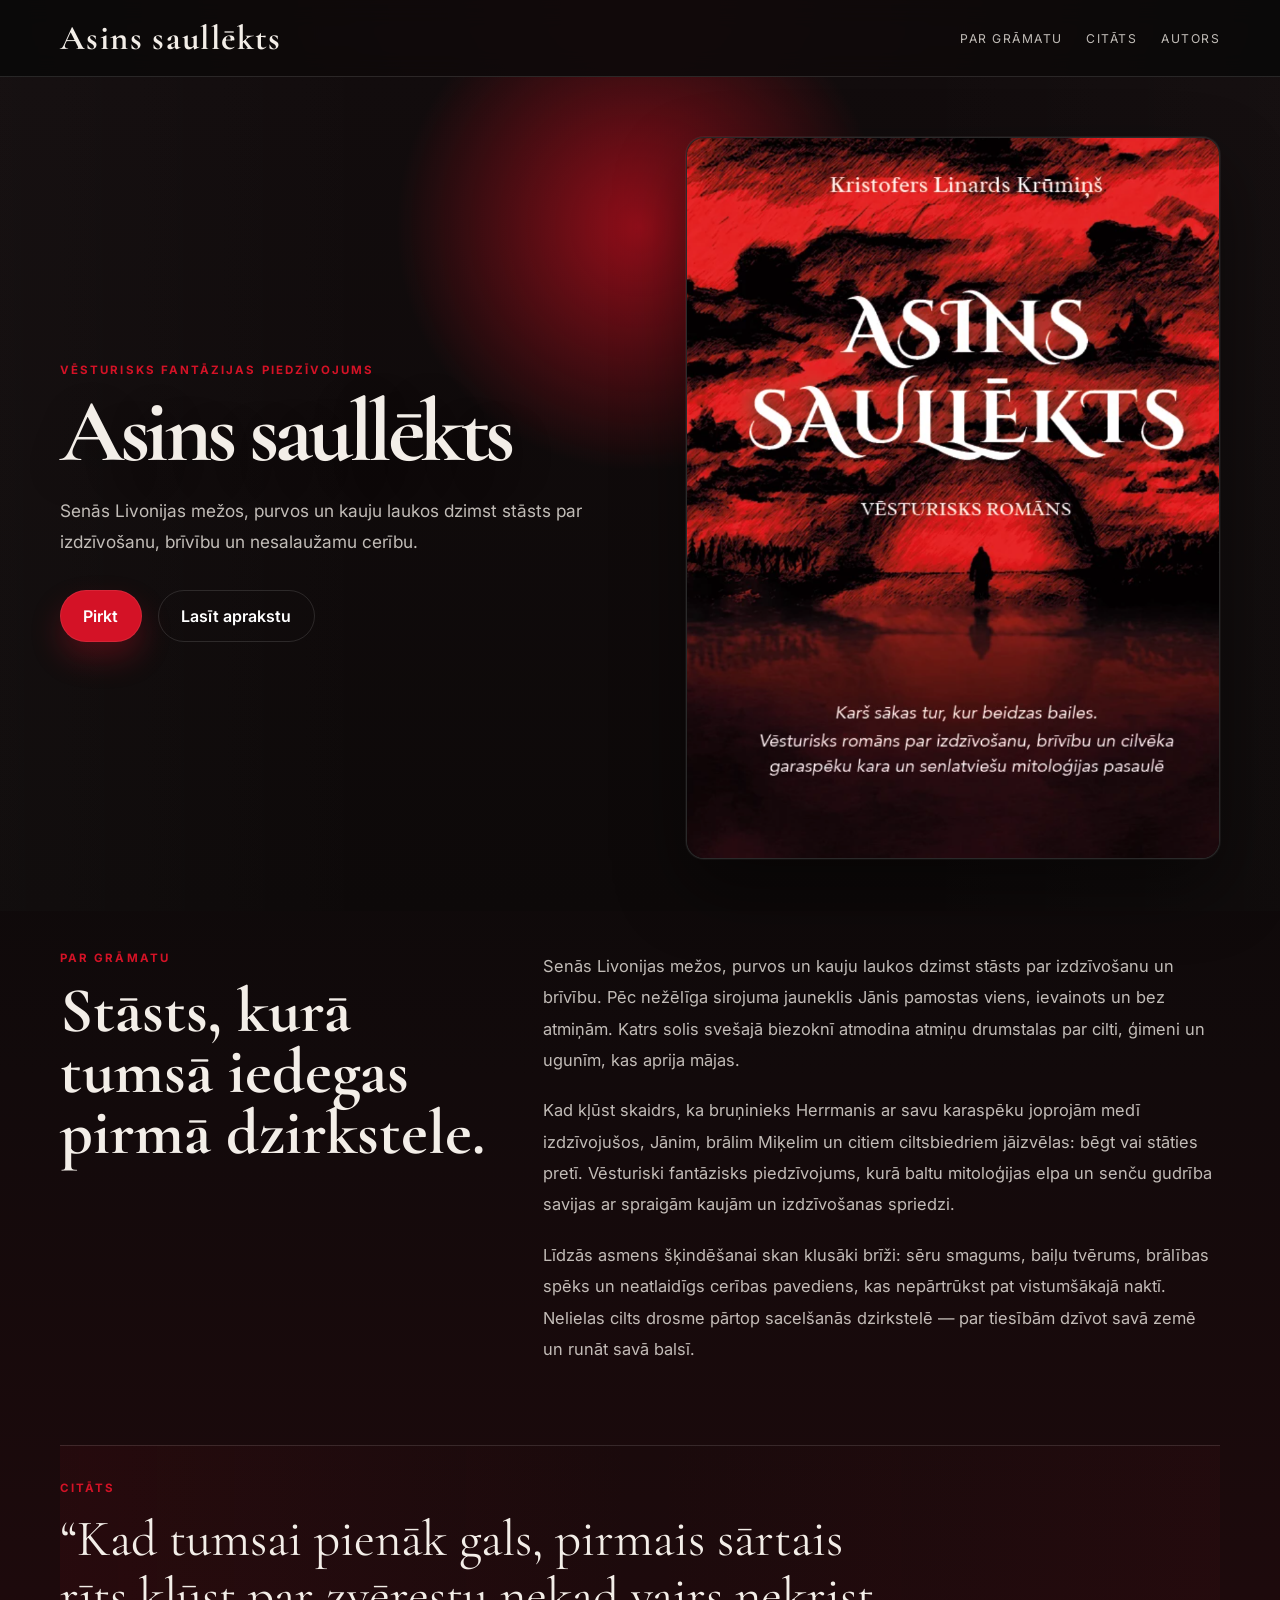
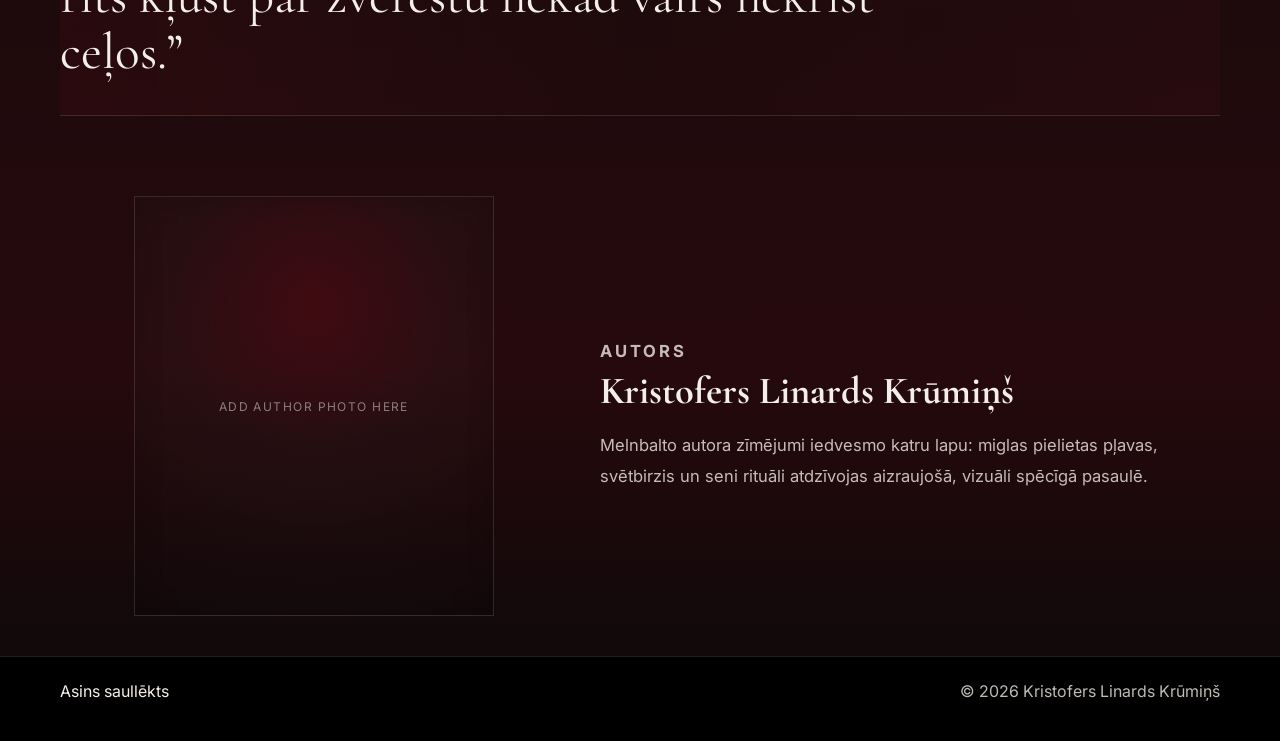
==== commit 6e8ab15c: "2" ====
--- a/index.html
+++ b/index.html
@@ -68,7 +68,7 @@
         <div class="container about-grid">
           <div>
             <p class="section-kicker">Par grāmatu</p>
-            <h2>Stāsts, kurā tumsā stillas pirmā dzirkstele.</h2>
+            <h2>Stāsts, kurā tumsā iedegas pirmā dzirkstele.</h2>
           </div>
 
           <div class="story-copy">
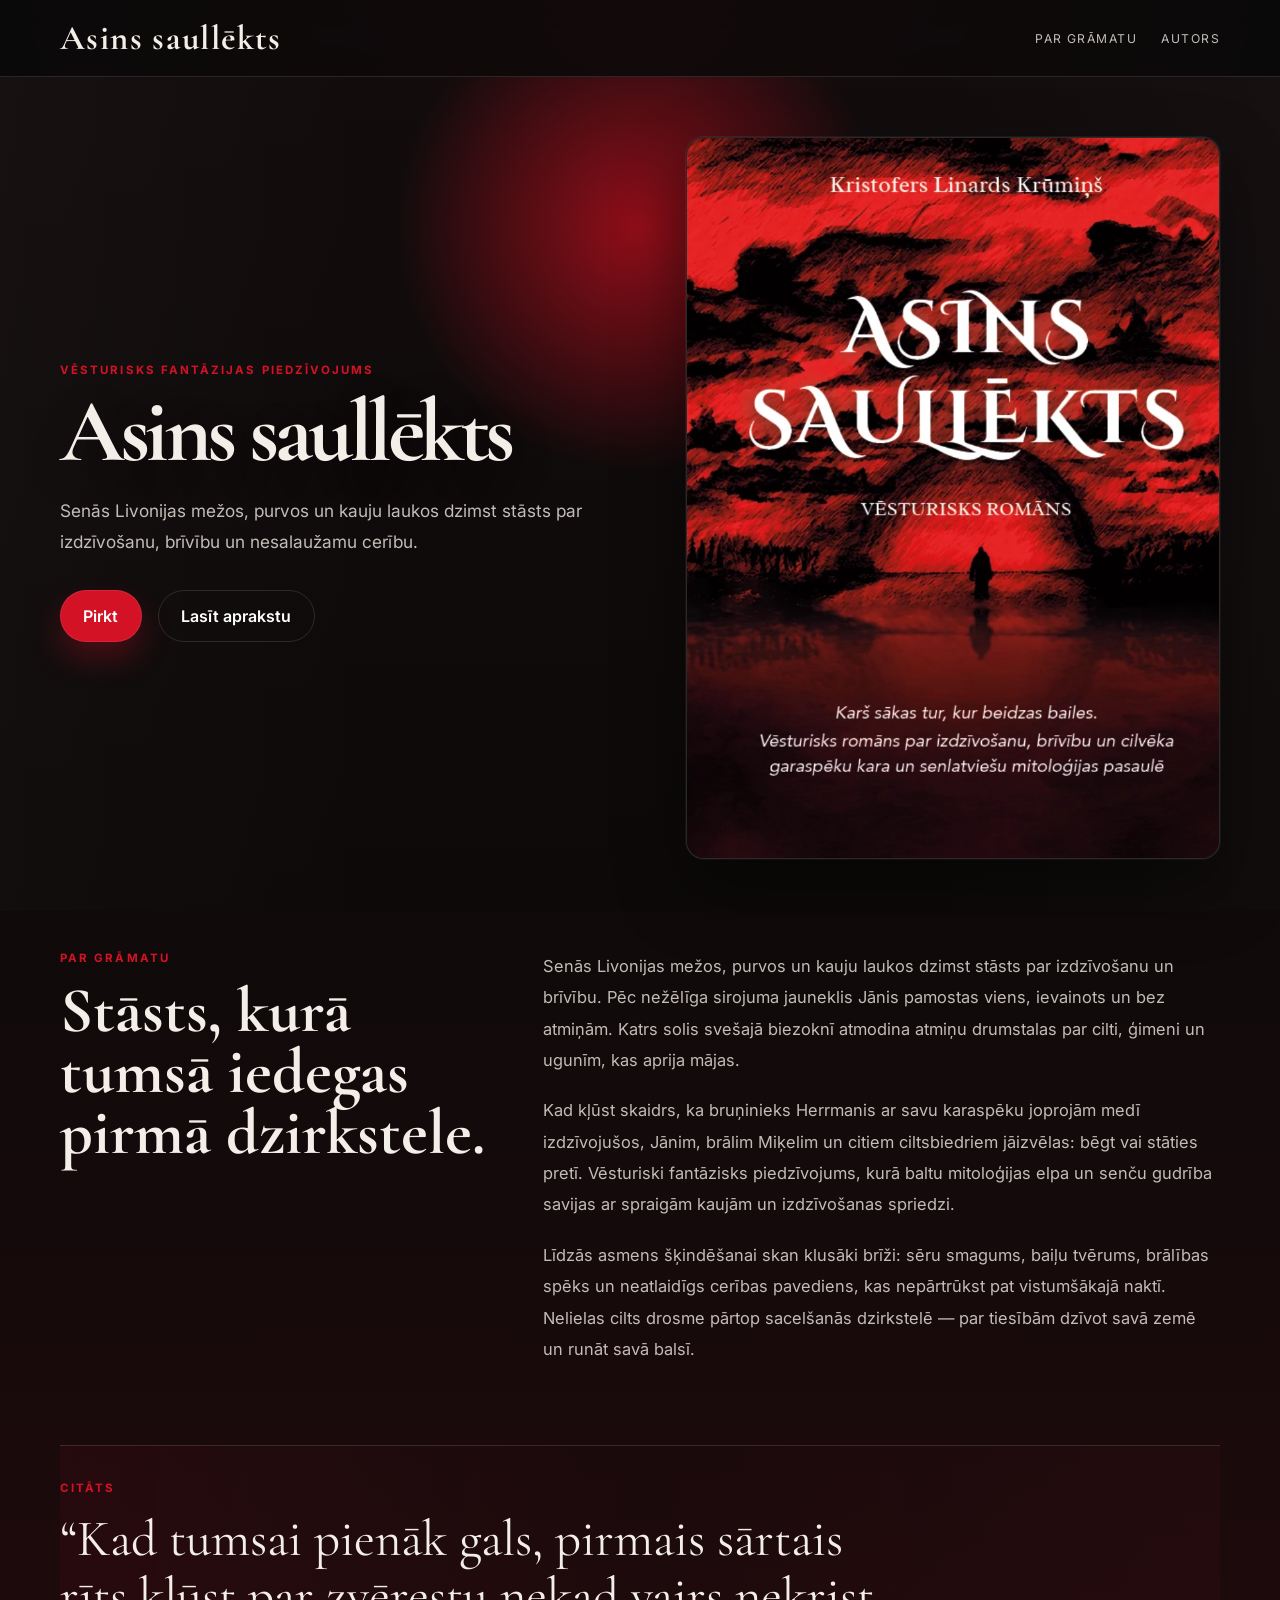
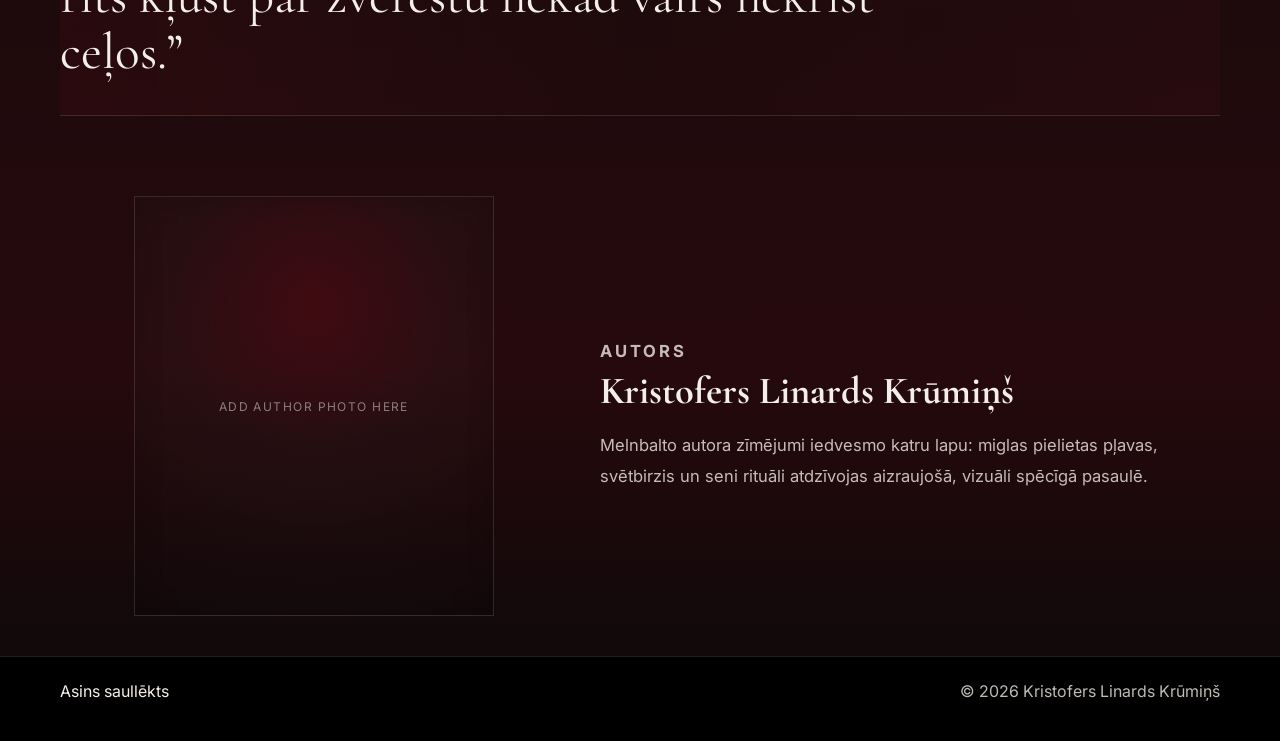
==== commit 1dedd4f5: "123" ====
--- a/index.html
+++ b/index.html
@@ -22,7 +22,6 @@
         <a class="brand-link" href="#top" aria-label="Atgriezties augšā">Asins saullēkts</a>
         <nav class="nav-links" aria-label="Galvenā navigācija">
           <a href="#about">Par grāmatu</a>
-          <a href="#citāts">Citāts</a>
           <a href="#autors">Autors</a>
         </nav>
       </div>
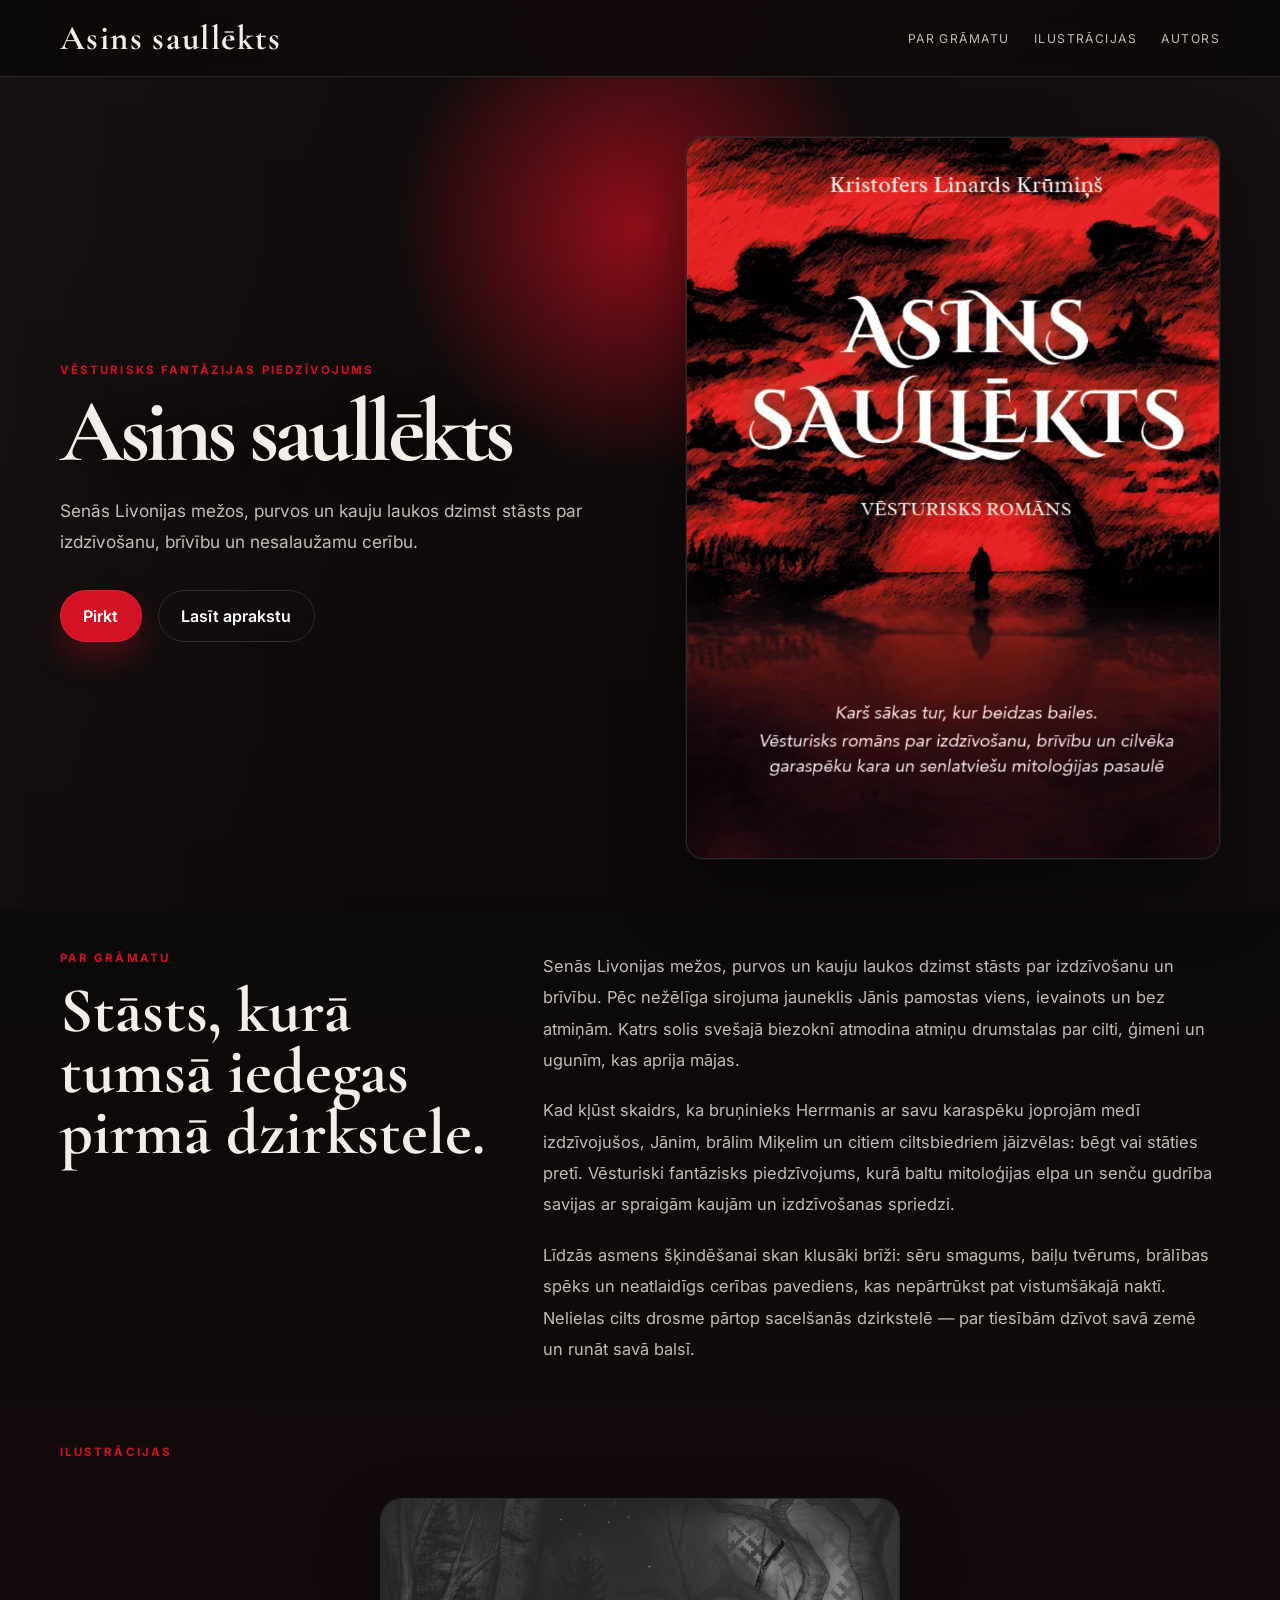
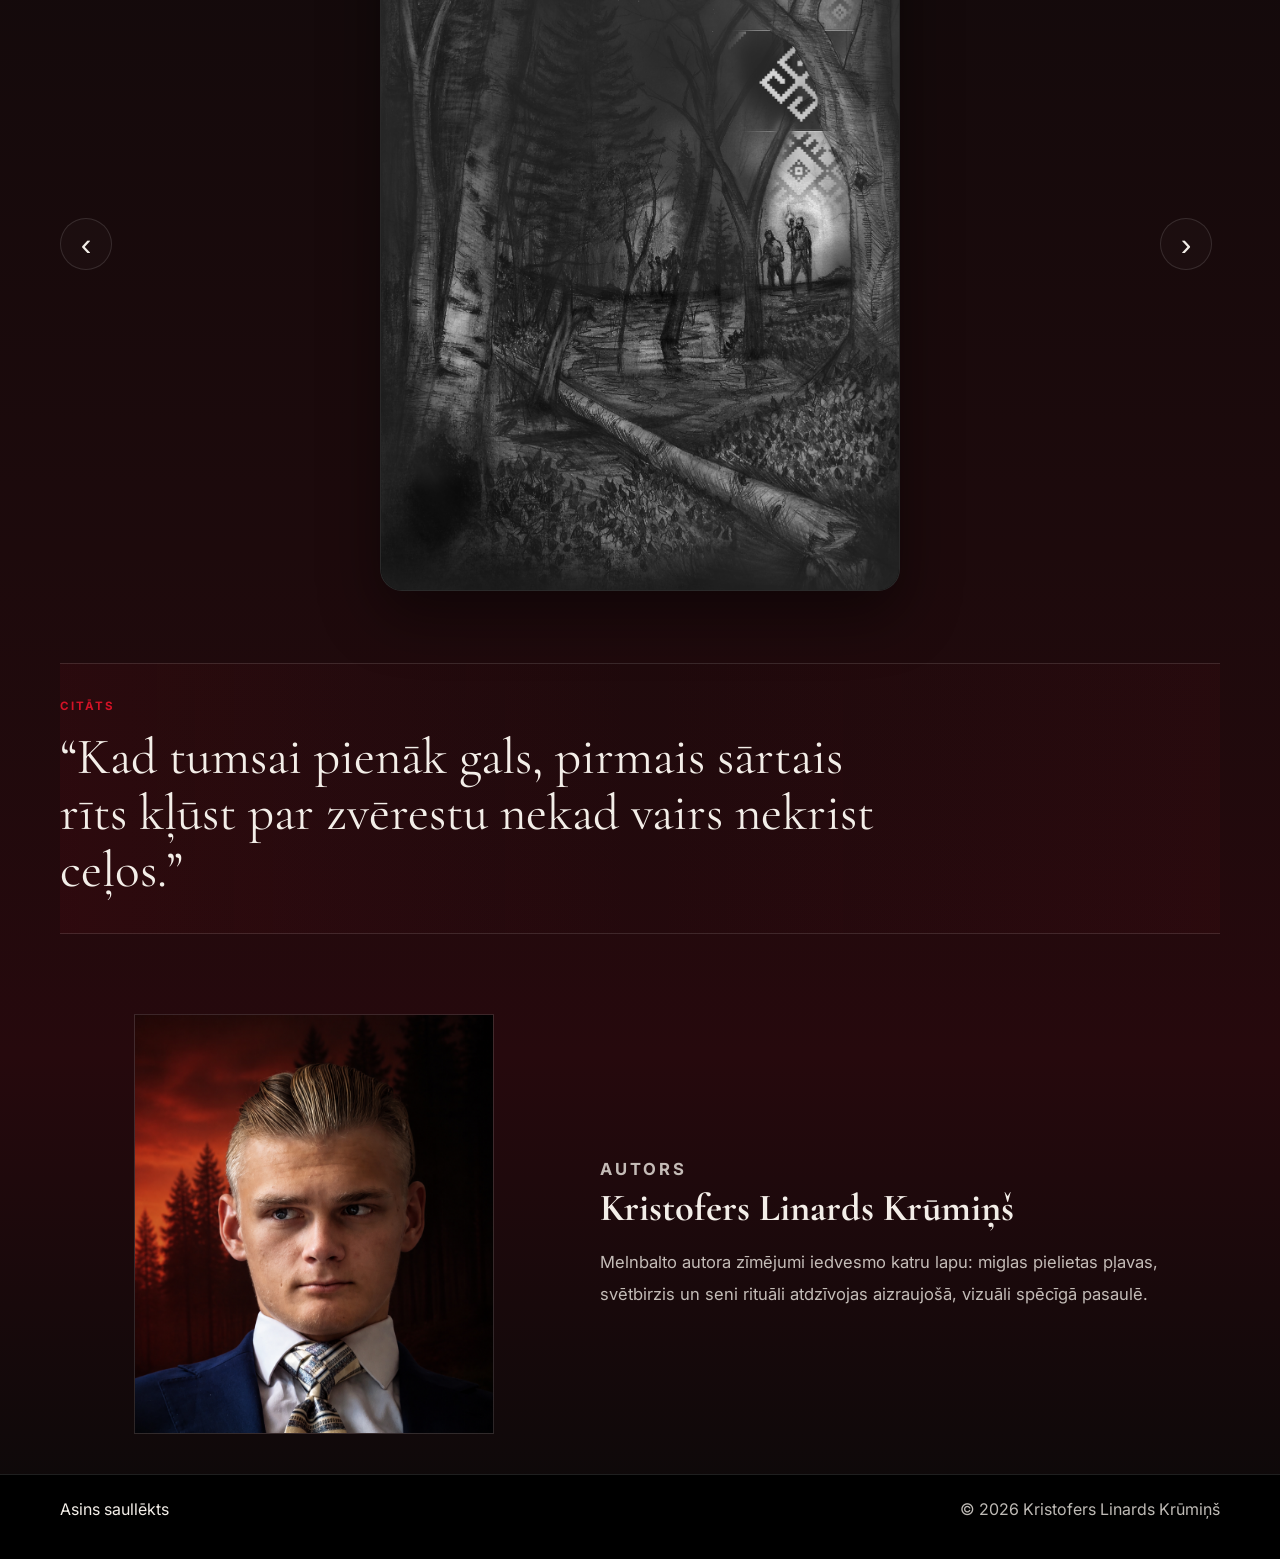
==== commit 2c5786da: "3" ====
--- a/index.html
+++ b/index.html
@@ -22,6 +22,7 @@
         <a class="brand-link" href="#top" aria-label="Atgriezties augšā">Asins saullēkts</a>
         <nav class="nav-links" aria-label="Galvenā navigācija">
           <a href="#about">Par grāmatu</a>
+          <a href="#ilustracijas">Ilustrācijas</a>
           <a href="#autors">Autors</a>
         </nav>
       </div>
@@ -96,6 +97,34 @@
         </div>
       </section>
 
+      <section id="ilustracijas" class="illustrations">
+        <div class="container">
+          <div class="section-heading-row">
+            <div>
+              <p class="section-kicker">Ilustrācijas</p>
+            </div>
+          </div>
+
+          <div class="illustration-carousel" aria-label="Ilustrāciju galerija">
+            <button class="carousel-btn prev" type="button" aria-label="Iepriekšējā ilustrācija">
+              ‹
+            </button>
+
+            <div class="illustration-stage">
+              <img
+                id="illustration-image"
+                src="images/3.png"
+                alt="Ilustrācija"
+              />
+            </div>
+
+            <button class="carousel-btn next" type="button" aria-label="Nākamā ilustrācija">
+              ›
+            </button>
+          </div>
+        </div>
+      </section>
+
       <section id="citāts" class="excerpt">
         <div class="container quote-box">
           <p class="section-kicker">Citāts</p>
@@ -110,7 +139,11 @@
         <div class="container author-grid">
           <div class="author-photo-wrap">
             <div class="author-photo-placeholder">
-              Add author photo here
+               <img
+                id="author-image"
+                src="images/Autors.png"
+                alt="Autors Kristofers Linards Krūmiņš"
+              />
             </div>
           </div>
 
--- a/style.css
+++ b/style.css
@@ -398,12 +398,21 @@
   color: rgba(255, 255, 255, 0.46);
   display: grid;
   place-items: center;
+  overflow: hidden;
   text-align: center;
   font-size: 0.75rem;
   letter-spacing: 0.12em;
   text-transform: uppercase;
-  padding: 1rem;
+  padding: 0;
   box-shadow: inset 0 0 30px rgba(0,0,0,0.14);
+}
+
+#author-image {
+  width: 100%;
+  height: 100%;
+  object-fit: cover;
+  object-position: center 0%;
+  display: block;
 }
 
 .author-copy h3 {
@@ -444,6 +453,70 @@
   scroll-margin-top: 90px;
 }
 
+.illustrations {
+  padding: 2.5rem 0 2rem;
+}
+
+.section-heading-row {
+  margin-bottom: 1.4rem;
+}
+
+.section-heading-row h2 {
+  margin: 0;
+  font-family: "Cormorant Garamond", serif;
+  color: var(--paper);
+  font-size: clamp(2.4rem, 4.3vw, 4rem);
+  line-height: 0.96;
+}
+
+.illustration-carousel {
+  position: relative;
+  display: grid;
+  grid-template-columns: 60px minmax(0, 1fr) 60px;
+  align-items: center;
+  gap: 1rem;
+  padding: 1rem 0 0;
+}
+
+.illustration-stage {
+  position: relative;
+  width: min(100%, 520px);
+  aspect-ratio: 3 / 4;
+  overflow: hidden;
+  border-radius: 22px;
+  border: 1px solid var(--line);
+  background: #0d0d0d;
+  box-shadow: var(--shadow);
+  margin: 0 auto;
+}
+
+.illustration-stage img {
+  width: 100%;
+  height: 100%;
+  object-fit: cover;
+  display: block;
+  transition: transform 0.35s ease;
+}
+
+.carousel-btn {
+  width: 52px;
+  height: 52px;
+  border-radius: 50%;
+  border: 1px solid var(--line);
+  background: rgba(255, 255, 255, 0.02);
+  color: var(--paper);
+  font-size: 2rem;
+  line-height: 1;
+  cursor: pointer;
+  transition: background 0.2s ease, transform 0.2s ease;
+}
+
+.carousel-btn:hover,
+.carousel-btn:focus-visible {
+  background: rgba(212, 18, 38, 0.12);
+  transform: translateY(-1px);
+}
+
 @media (max-width: 900px) {
   .hero-grid,
   .about-grid,
@@ -500,4 +573,15 @@
     flex-direction: column;
     align-items: flex-start;
   }
-}
+
+  .illustration-carousel {
+    grid-template-columns: 48px minmax(0, 1fr) 48px;
+    gap: 0.65rem;
+  }
+
+  .carousel-btn {
+    width: 44px;
+    height: 44px;
+    font-size: 1.6rem;
+  }
+}
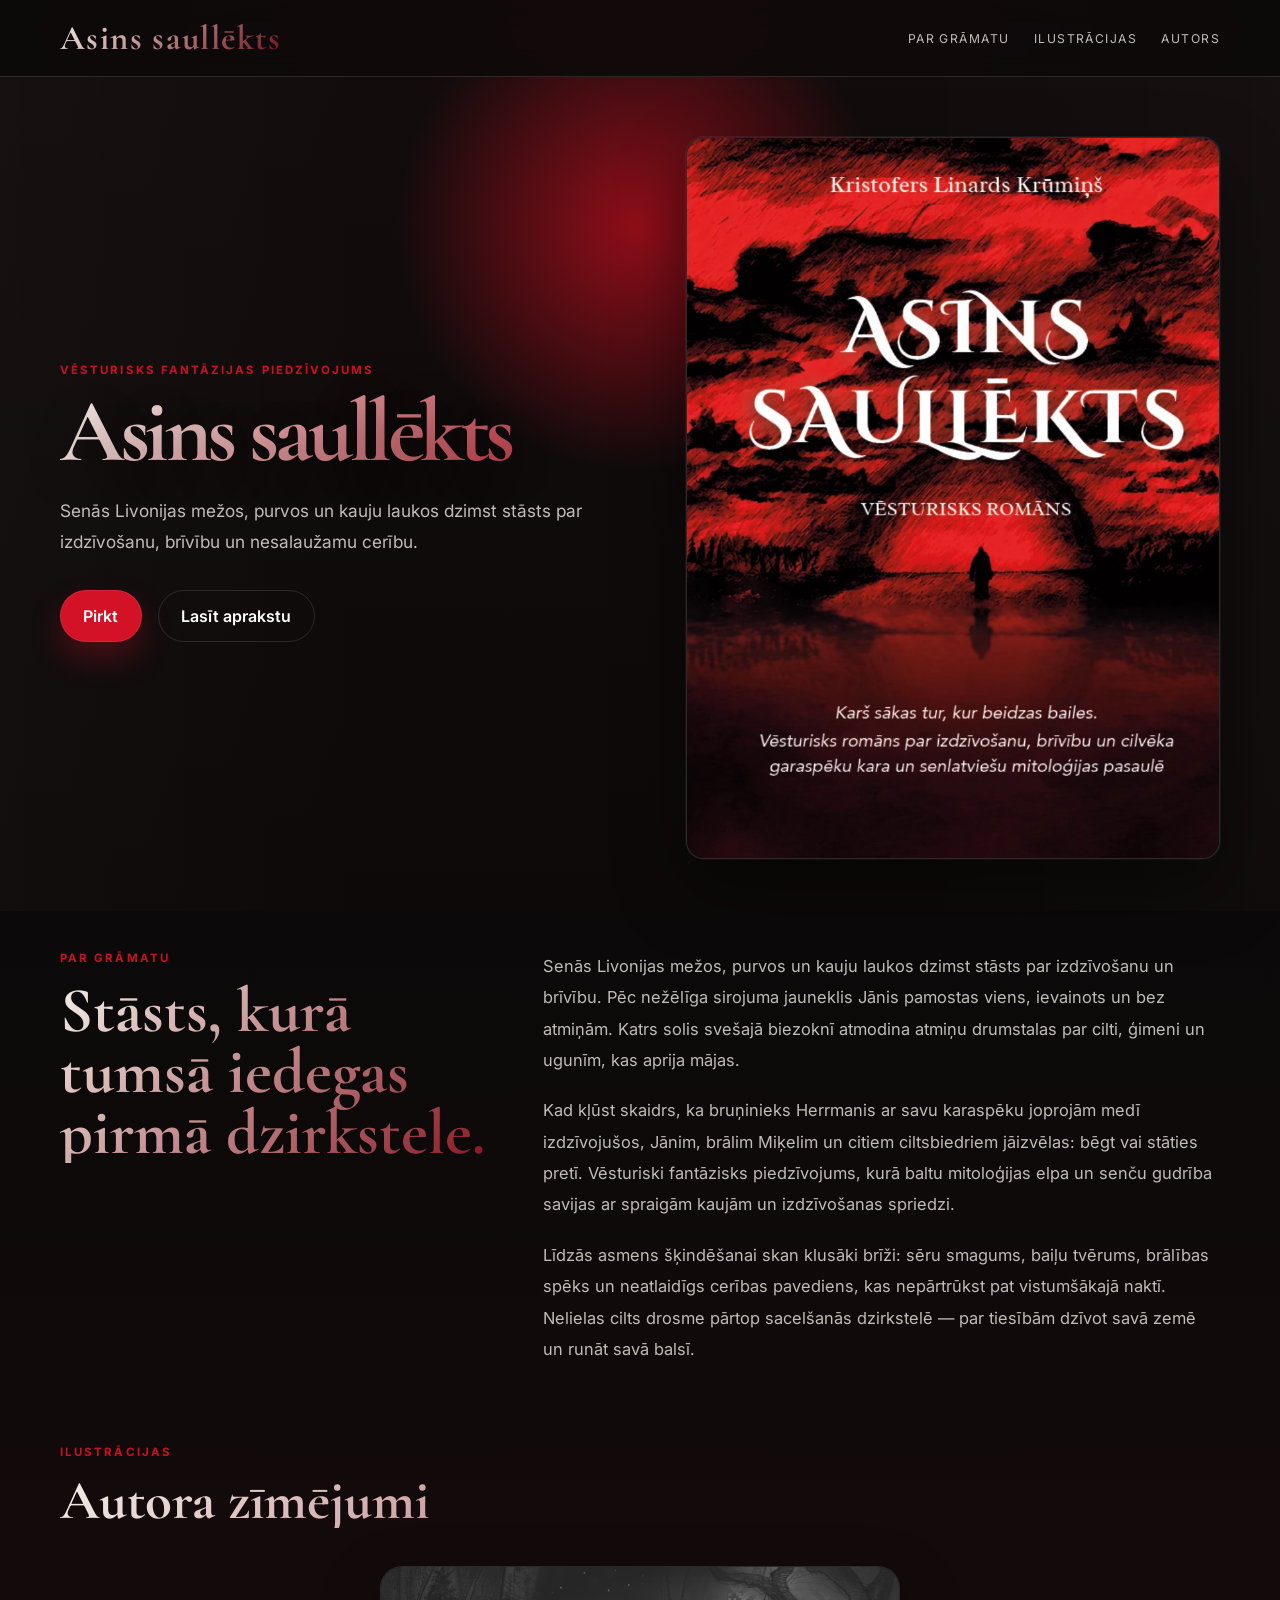
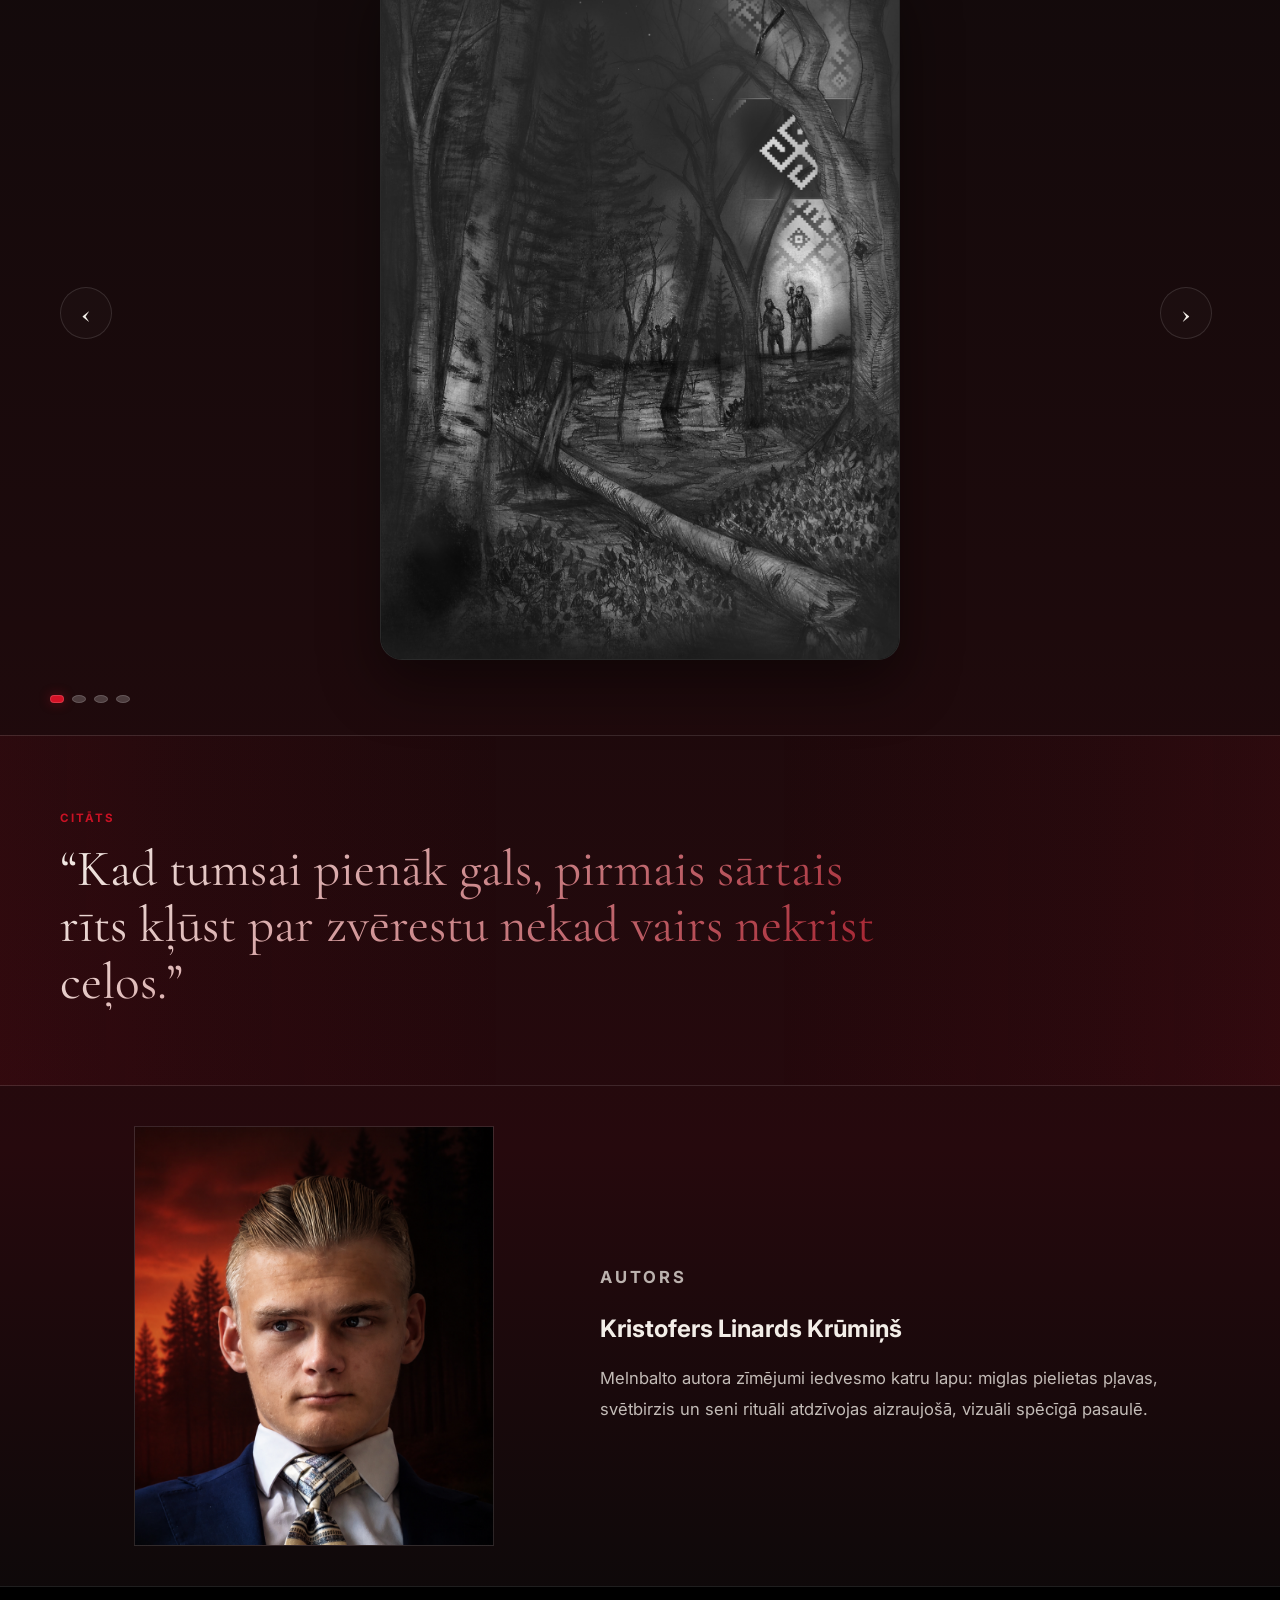
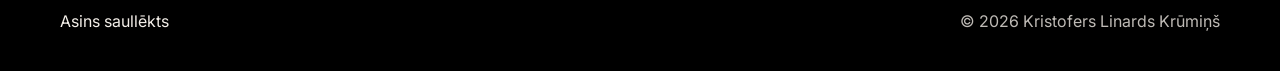
==== commit 6df4e0ee: "4" ====
--- a/index.html
+++ b/index.html
@@ -3,11 +3,39 @@
   <head>
     <meta charset="UTF-8" />
     <meta name="viewport" content="width=device-width, initial-scale=1.0" />
-    <title>Asins saullēkts</title>
+    <title>Asins saullēkts — vēsturisks fantāzijas romāns par Livoniju | Kristofers Krūmiņš</title>
     <meta
       name="description"
-      content="Asins saullēkts — vēsturiski fantāzisks romāns par izdzīvošanu, brīvību un cerību."
+      content="Asins saullēkts — vēsturiski fantāzisks romāns par izdzīvošanu, brīvību un cerību senajā Livonijā. Autors Kristofers Linards Krūmiņš."
     />
+    <meta name="keywords" content="Asins saullēkts, Livonija, fantāzijas romāns, vēsturisks romāns, Latvija, Kristofers Krūmiņš" />
+    <meta name="author" content="Kristofers Linards Krūmiņš" />
+    <meta name="robots" content="index, follow" />
+    <link rel="canonical" href="https://asinssaulekts.lv/" />
+    
+    <!-- Open Graph Tags -->
+    <meta property="og:type" content="book" />
+    <meta property="og:title" content="Asins saullēkts — Vēsturisks fantāzijas romāns" />
+    <meta property="og:description" content="Vēsturiski fantāzisks piedzīvojums par izdzīvošanu, brīvību un cerību senajā Livonijā. Autors Kristofers Linards Krūmiņš." />
+    <meta property="og:image" content="https://asinssaulekts.lv/images/Cover.png" />
+    <meta property="og:image:alt" content="Asins saullēkts grāmatas vāks" />
+    <meta property="og:url" content="https://asinssaulekts.lv/" />
+    <meta property="og:site_name" content="Asins saullēkts" />
+    <meta property="og:locale" content="lv_LV" />
+    
+    <!-- Twitter Card Tags -->
+    <meta name="twitter:card" content="summary_large_image" />
+    <meta name="twitter:title" content="Asins saullēkts — Vēsturisks fantāzijas romāns" />
+    <meta name="twitter:description" content="Vēsturiski fantāzisks piedzīvojums par izdzīvošanu un brīvību senajā Livonijā." />
+    <meta name="twitter:image" content="https://asinssaulekts.lv/images/Cover.png" />
+    
+    <!-- Additional Meta Tags -->
+    <meta name="apple-mobile-web-app-capable" content="yes" />
+    <meta name="apple-mobile-web-app-status-bar-style" content="black-translucent" />
+    <meta name="format-detection" content="telephone=no" />
+    
+    <link rel="icon" href="data:image/svg+xml,<svg xmlns='http://www.w3.org/2000/svg' viewBox='0 0 100 100'><text y='75' font-size='75' font-weight='bold' fill='%23d41226'>A</text></svg>" />
+    
     <link rel="preconnect" href="https://fonts.googleapis.com" />
     <link rel="preconnect" href="https://fonts.gstatic.com" crossorigin />
     <link
@@ -15,6 +43,42 @@
       rel="stylesheet"
     />
     <link rel="stylesheet" href="style.css" />
+    
+    <!-- JSON-LD Structured Data -->
+    <script type="application/ld+json">
+    {
+      "@context": "https://schema.org",
+      "@type": "Book",
+      "name": "Asins saullēkts",
+      "author": {
+        "@type": "Person",
+        "name": "Kristofers Linards Krūmiņš"
+      },
+      "bookFormat": "Hardcover",
+      "datePublished": "2024",
+      "description": "Vēsturiski fantāzisks romāns par izdzīvošanu, brīvību un cerību senajā Livonijā. Jauneklis Jānis pamostas ievainots un bez atmiņām, bet katrs solis mežos un purvos atmodina atmiņu drumstalas.",
+      "image": "https://asinssaulekts.lv/images/Cover.png",
+      "inLanguage": "lv",
+      "isbn": "",
+      "offers": {
+        "@type": "Offer",
+        "url": "https://buki.lv/asins-saullekts",
+        "priceCurrency": "EUR",
+        "price": ""
+      }
+    }
+    </script>
+    
+    <script type="application/ld+json">
+    {
+      "@context": "https://schema.org",
+      "@type": "Organization",
+      "name": "Asins saullēkts",
+      "url": "https://asinssaulekts.lv/",
+      "logo": "https://asinssaulekts.lv/images/Cover.png",
+      "sameAs": []
+    }
+    </script>
   </head>
   <body id="top">
     <header class="topbar">
@@ -58,6 +122,7 @@
                 class="book-cover-image"
                 src="images/Cover.png"
                 alt="Asins saullēkts grāmatas vāks"
+                loading="lazy"
               />
             </div>
           </div>
@@ -102,6 +167,7 @@
           <div class="section-heading-row">
             <div>
               <p class="section-kicker">Ilustrācijas</p>
+              <h2>Autora zīmējumi</h2>
             </div>
           </div>
 
@@ -114,7 +180,8 @@
               <img
                 id="illustration-image"
                 src="images/3.png"
-                alt="Ilustrācija"
+                alt="Asins saullēkts ilustrācija - maina skats uz Livonijas mežiem"
+                loading="lazy"
               />
             </div>
 
@@ -142,14 +209,15 @@
                <img
                 id="author-image"
                 src="images/Autors.png"
-                alt="Autors Kristofers Linards Krūmiņš"
+                alt="Kristofers Linards Krūmiņš - Asins saullēkts autors"
+                loading="lazy"
               />
             </div>
           </div>
 
           <div class="author-copy">
             <p class="section-kicker">Autors</p>
-            <h3>Kristofers Linards Krūmiņš</h3>
+            <h2>Kristofers Linards Krūmiņš</h2>
             <p>
               Melnbalto autora zīmējumi iedvesmo katru lapu: miglas pielietas
               pļavas, svētbirzis un seni rituāli atdzīvojas aizraujošā, vizuāli
@@ -158,6 +226,19 @@
           </div>
         </div>
       </section>
+      
+      <!-- Author Schema Markup -->
+      <script type="application/ld+json">
+      {
+        "@context": "https://schema.org",
+        "@type": "Person",
+        "name": "Kristofers Linards Krūmiņš",
+        "jobTitle": "Rakstnieks un ilustrators",
+        "image": "https://asinssaulekts.lv/images/Autors.png",
+        "url": "https://asinssaulekts.lv/",
+        "sameAs": []
+      }
+      </script>
     </main>
 
     <footer class="site-footer">
--- a/style.css
+++ b/style.css
@@ -16,6 +16,7 @@
 
 html {
   scroll-behavior: smooth;
+  font-display: swap;
 }
 
 body {
@@ -25,10 +26,58 @@
     radial-gradient(circle at top, rgba(212, 18, 38, 0.18), transparent 28%),
     linear-gradient(180deg, #0e0b0b 0%, #0a0909 26%, #120a0b 46%, #1d0a0c 68%, #26090d 84%, #0a0909 100%);
   color: var(--paper);
+  font-size: 16px;
+  -webkit-font-smoothing: antialiased;
+  -moz-osx-font-smoothing: grayscale;
+  overflow-x: hidden;
+}
+
+@keyframes fadeInUp {
+  from {
+    opacity: 0;
+    transform: translateY(30px);
+  }
+  to {
+    opacity: 1;
+    transform: translateY(0);
+  }
+}
+
+@keyframes floatGentle {
+  0%, 100% {
+    transform: translateY(0px);
+  }
+  50% {
+    transform: translateY(-8px);
+  }
+}
+
+@keyframes glowPulse {
+  0%, 100% {
+    box-shadow: 0 30px 70px rgba(0, 0, 0, 0.45), 0 0 0 1px rgba(255,255,255,0.06);
+  }
+  50% {
+    box-shadow: 0 30px 70px rgba(0, 0, 0, 0.45), 0 0 20px rgba(212, 18, 38, 0.15), 0 0 0 1px rgba(255,255,255,0.08);
+  }
+}
+
+@keyframes shimmer {
+  0% {
+    background-position: -1000px 0;
+  }
+  100% {
+    background-position: 1000px 0;
+  }
 }
 
 html, body {
   scroll-behavior: smooth;
+}
+
+img {
+  max-width: 100%;
+  display: block;
+  animation: fadeInUp 0.6s ease-out;
 }
 
 a {
@@ -36,9 +85,10 @@
   text-decoration: none;
 }
 
-img {
-  max-width: 100%;
-  display: block;
+a:focus-visible {
+  outline: 2px solid var(--blood-bright);
+  outline-offset: 2px;
+  border-radius: 4px;
 }
 
 .container {
@@ -70,12 +120,16 @@
   letter-spacing: 0.04em;
   color: var(--paper);
   transition: opacity 0.2s ease, transform 0.2s ease;
+  background: linear-gradient(135deg, var(--paper) 0%, rgba(212, 18, 38, 0.5) 100%);
+  -webkit-background-clip: text;
+  -webkit-text-fill-color: transparent;
+  background-clip: text;
 }
 
 .brand-link:hover,
 .brand-link:focus-visible {
   opacity: 0.9;
-  transform: translateY(-1px);
+  transform: translateY(-2px);
 }
 
 .nav-links {
@@ -91,6 +145,8 @@
 .nav-links a {
   position: relative;
   transition: color 0.2s ease;
+  display: inline-flex;
+  flex-direction: column;
 }
 
 .nav-links a::after {
@@ -99,11 +155,12 @@
   left: 0;
   bottom: -0.35rem;
   width: 100%;
-  height: 1px;
+  height: 2px;
   background: var(--blood-bright);
   transform: scaleX(0);
   transform-origin: left;
-  transition: transform 0.25s ease;
+  transition: transform 0.3s cubic-bezier(0.34, 1.56, 0.64, 1);
+  border-radius: 2px;
 }
 
 .nav-links a:hover,
@@ -148,6 +205,8 @@
   text-transform: uppercase;
   color: var(--blood-bright);
   font-weight: 700;
+  opacity: 0.95;
+  animation: fadeInUp 0.6s ease-out;
 }
 
 .hero-copy h1 {
@@ -158,6 +217,11 @@
   letter-spacing: -0.05em;
   color: var(--paper);
   text-shadow: 0 12px 40px rgba(0, 0, 0, 0.35);
+  background: linear-gradient(135deg, var(--paper) 0%, rgba(212, 18, 38, 0.8) 100%);
+  -webkit-background-clip: text;
+  -webkit-text-fill-color: transparent;
+  background-clip: text;
+  animation: fadeInUp 0.8s ease-out;
 }
 
 .lead {
@@ -166,6 +230,8 @@
   color: var(--muted);
   font-size: 1.08rem;
   line-height: 1.8;
+  opacity: 0.95;
+  animation: fadeInUp 0.7s ease-out 0.1s both;
 }
 
 .hero-actions {
@@ -173,6 +239,7 @@
   flex-wrap: wrap;
   gap: 1rem;
   margin-top: 2rem;
+  animation: fadeInUp 0.8s ease-out 0.2s both;
 }
 
 .button {
@@ -187,13 +254,19 @@
   font-weight: 600;
   border: 1px solid rgba(255, 255, 255, 0.08);
   box-shadow: 0 16px 30px rgba(212, 18, 38, 0.28);
-  transition: transform 0.2s ease, box-shadow 0.2s ease, background 0.2s ease;
+  transition: transform 0.2s ease, box-shadow 0.2s ease, background 0.2s ease, letter-spacing 0.2s ease;
+  position: relative;
 }
 
 .button:hover,
 .button:focus-visible {
-  transform: translateY(-1px);
-  box-shadow: 0 20px 38px rgba(212, 18, 38, 0.38);
+  transform: translateY(-2px);
+  box-shadow: 0 24px 48px rgba(212, 18, 38, 0.4);
+  letter-spacing: 0.05em;
+}
+
+.button:active {
+  transform: translateY(0px);
 }
 
 .button-alt {
@@ -204,7 +277,9 @@
 
 .button-alt:hover,
 .button-alt:focus-visible {
-  background: rgba(255, 255, 255, 0.02);
+  background: rgba(212, 18, 38, 0.08);
+  border-color: rgba(212, 18, 38, 0.4);
+  box-shadow: 0 0 16px rgba(212, 18, 38, 0.15);
 }
 
 .cover-panel {
@@ -222,6 +297,8 @@
   box-shadow: 0 30px 70px rgba(0, 0, 0, 0.45), 0 0 0 1px rgba(255,255,255,0.06);
   border: 1px solid rgba(255, 255, 255, 0.12);
   transform: translateY(-4px);
+  animation: floatGentle 4s ease-in-out infinite, glowPulse 3s ease-in-out infinite;
+  will-change: transform, box-shadow;
 }
 
 .book-cover-image {
@@ -327,9 +404,17 @@
 }
 
 .about,
-.excerpt,
 .author-block {
   padding: 2.5rem 0;
+  animation: fadeInUp 0.8s ease-out 0.2s both;
+}
+
+.excerpt {
+  padding: 2.5rem 0;
+  background: linear-gradient(90deg, rgba(212,18,38,0.08) 0%, rgba(212,18,38,0.04) 15%, transparent 40%, transparent 60%, rgba(212,18,38,0.04) 85%, rgba(212,18,38,0.08) 100%);
+  border-top: 1px solid var(--line);
+  border-bottom: 1px solid var(--line);
+  animation: fadeInUp 0.8s ease-out 0.3s both;
 }
 
 .about-grid {
@@ -345,17 +430,33 @@
   color: var(--paper);
   font-size: clamp(2.5rem, 5vw, 4rem);
   line-height: 0.95;
+  background: linear-gradient(135deg, var(--paper) 0%, rgba(212, 18, 38, 0.6) 100%);
+  -webkit-background-clip: text;
+  -webkit-text-fill-color: transparent;
+  background-clip: text;
 }
 
 .story-copy {
   color: var(--muted);
   font-size: 1.03rem;
   line-height: 1.9;
-
 }
 
 .story-copy p {
   margin: 0 0 1.2rem;
+  animation: fadeInUp 0.6s ease-out;
+}
+
+.story-copy p:nth-child(1) {
+  animation-delay: 0.1s;
+}
+
+.story-copy p:nth-child(2) {
+  animation-delay: 0.2s;
+}
+
+.story-copy p:nth-child(3) {
+  animation-delay: 0.3s;
 }
 
 .story-copy p:last-child {
@@ -363,10 +464,7 @@
 }
 
 .quote-box {
-  border-top: 1px solid var(--line);
-  border-bottom: 1px solid var(--line);
   padding: 2.2rem 0;
-  background: linear-gradient(90deg, rgba(212,18,38,0.06), transparent 50%, rgba(212,18,38,0.04));
 }
 
 blockquote {
@@ -374,7 +472,10 @@
   font-family: "Cormorant Garamond", serif;
   font-size: clamp(2.3rem, 4vw, 4rem);
   line-height: 1.1;
-  color: var(--paper);
+  background: linear-gradient(135deg, var(--paper) 0%, rgba(212, 18, 38, 0.7) 100%);
+  -webkit-background-clip: text;
+  -webkit-text-fill-color: transparent;
+  background-clip: text;
   max-width: 850px;
 }
 
@@ -419,7 +520,10 @@
   margin: 0;
   font-family: "Cormorant Garamond", serif;
   font-size: clamp(2rem, 3vw, 3rem);
-  color: var(--paper);
+  background: linear-gradient(135deg, var(--paper) 0%, rgba(212, 18, 38, 0.7) 100%);
+  -webkit-background-clip: text;
+  -webkit-text-fill-color: transparent;
+  background-clip: text;
 }
 
 .author-copy p {
@@ -455,6 +559,7 @@
 
 .illustrations {
   padding: 2.5rem 0 2rem;
+  animation: fadeInUp 0.8s ease-out 0.15s both;
 }
 
 .section-heading-row {
@@ -467,6 +572,10 @@
   color: var(--paper);
   font-size: clamp(2.4rem, 4.3vw, 4rem);
   line-height: 0.96;
+  background: linear-gradient(135deg, var(--paper) 0%, rgba(212, 18, 38, 0.6) 100%);
+  -webkit-background-clip: text;
+  -webkit-text-fill-color: transparent;
+  background-clip: text;
 }
 
 .illustration-carousel {
@@ -488,6 +597,11 @@
   background: #0d0d0d;
   box-shadow: var(--shadow);
   margin: 0 auto;
+  transition: box-shadow 0.3s ease;
+}
+
+.illustration-stage:hover {
+  box-shadow: 0 24px 60px rgba(0, 0, 0, 0.45), 0 0 30px rgba(212, 18, 38, 0.1);
 }
 
 .illustration-stage img {
@@ -495,7 +609,11 @@
   height: 100%;
   object-fit: cover;
   display: block;
-  transition: transform 0.35s ease;
+  transition: transform 0.5s cubic-bezier(0.34, 1.56, 0.64, 1);
+}
+
+.illustration-stage:hover img {
+  transform: scale(1.02);
 }
 
 .carousel-btn {
@@ -505,9 +623,16 @@
   border: 1px solid var(--line);
   background: rgba(255, 255, 255, 0.02);
   color: var(--paper);
+  display: inline-flex;
+  align-items: center;
+  justify-content: center;
+  padding: 0;
+  font-family: "Cormorant Garamond", serif;
   font-size: 2rem;
   line-height: 1;
+  font-weight: 600;
   cursor: pointer;
+  appearance: none;
   transition: background 0.2s ease, transform 0.2s ease;
 }
 
@@ -515,6 +640,34 @@
 .carousel-btn:focus-visible {
   background: rgba(212, 18, 38, 0.12);
   transform: translateY(-1px);
+}
+
+.carousel-dots {
+  display: flex;
+  justify-content: center;
+  gap: 0.5rem;
+  margin-top: 1.2rem;
+}
+
+.carousel-dot {
+  width: 8px;
+  height: 8px;
+  border-radius: 50%;
+  background: rgba(255, 255, 255, 0.2);
+  border: 1px solid rgba(255, 255, 255, 0.15);
+  cursor: pointer;
+  transition: all 0.3s ease;
+}
+
+.carousel-dot.active {
+  background: var(--blood-bright);
+  width: 24px;
+  border-radius: 4px;
+  box-shadow: 0 0 12px rgba(212, 18, 38, 0.4);
+}
+
+.carousel-dot:hover {
+  background: rgba(212, 18, 38, 0.6);
 }
 
 @media (max-width: 900px) {
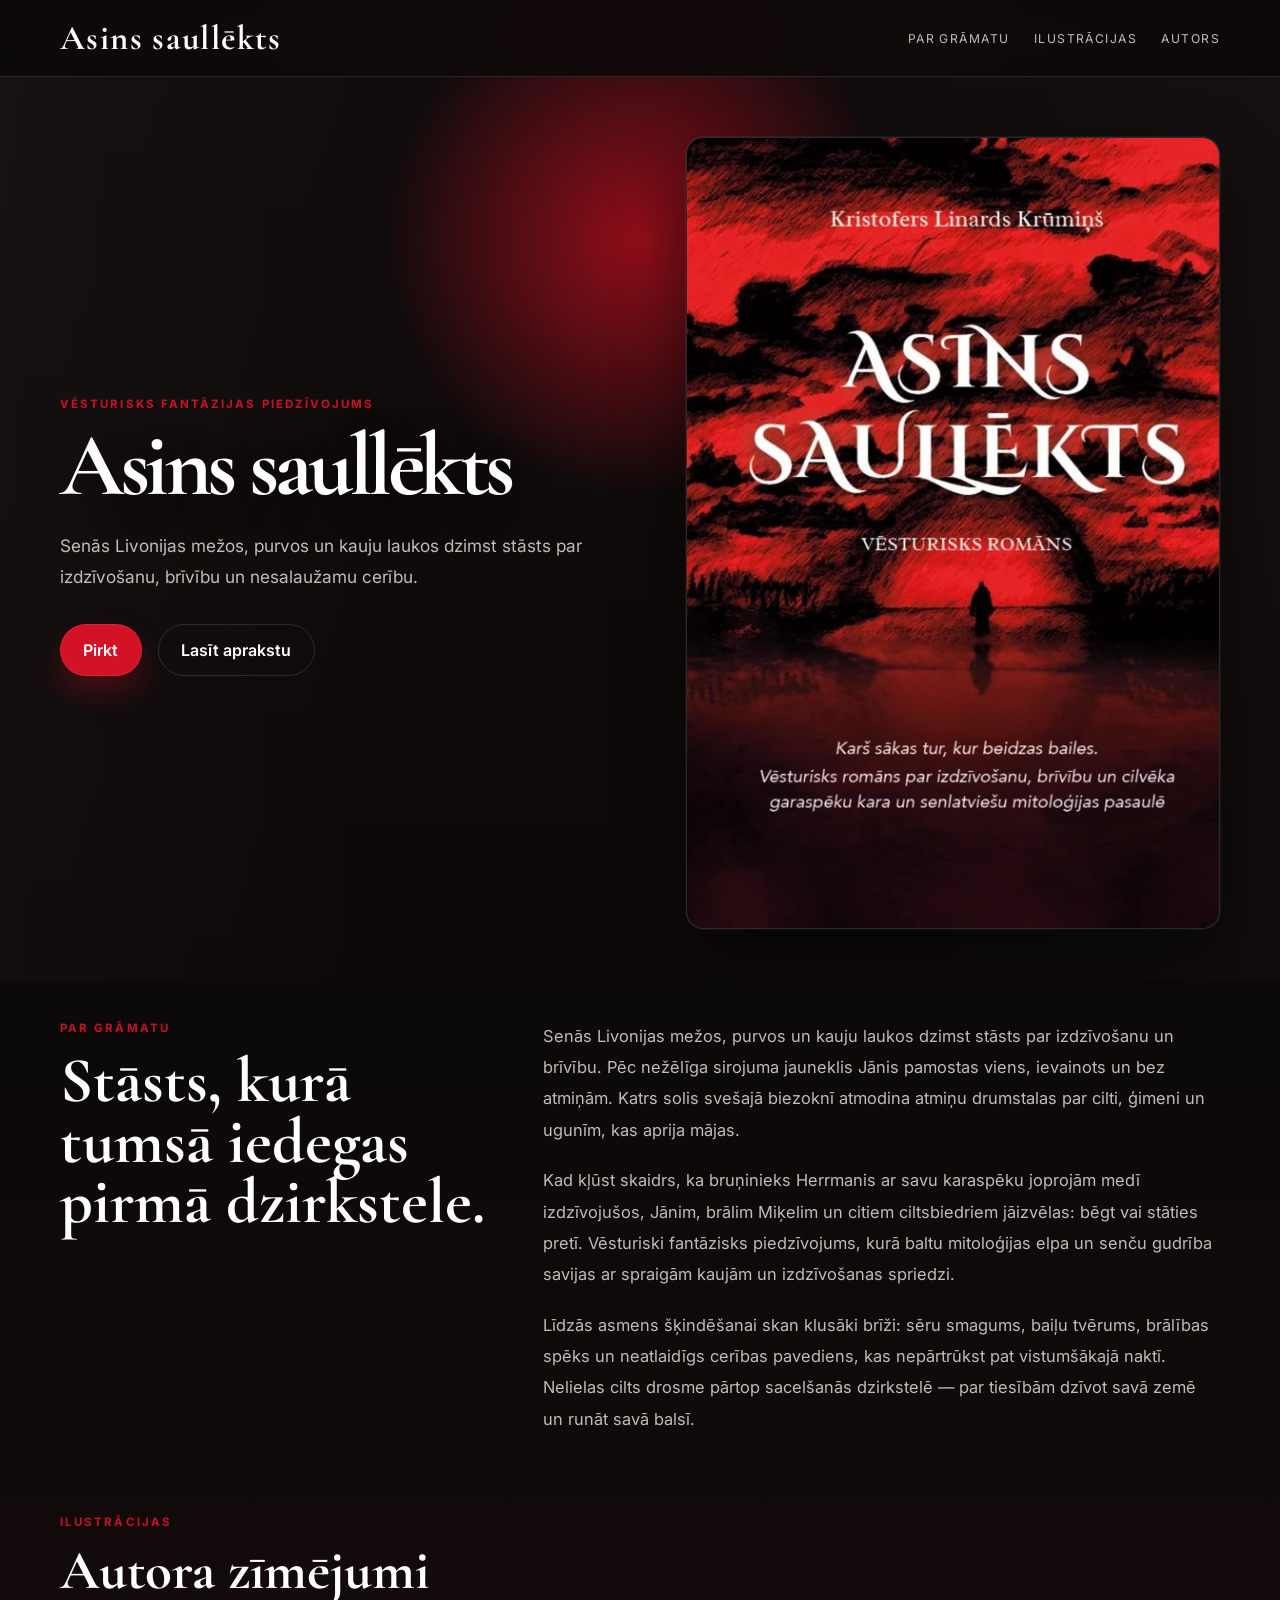
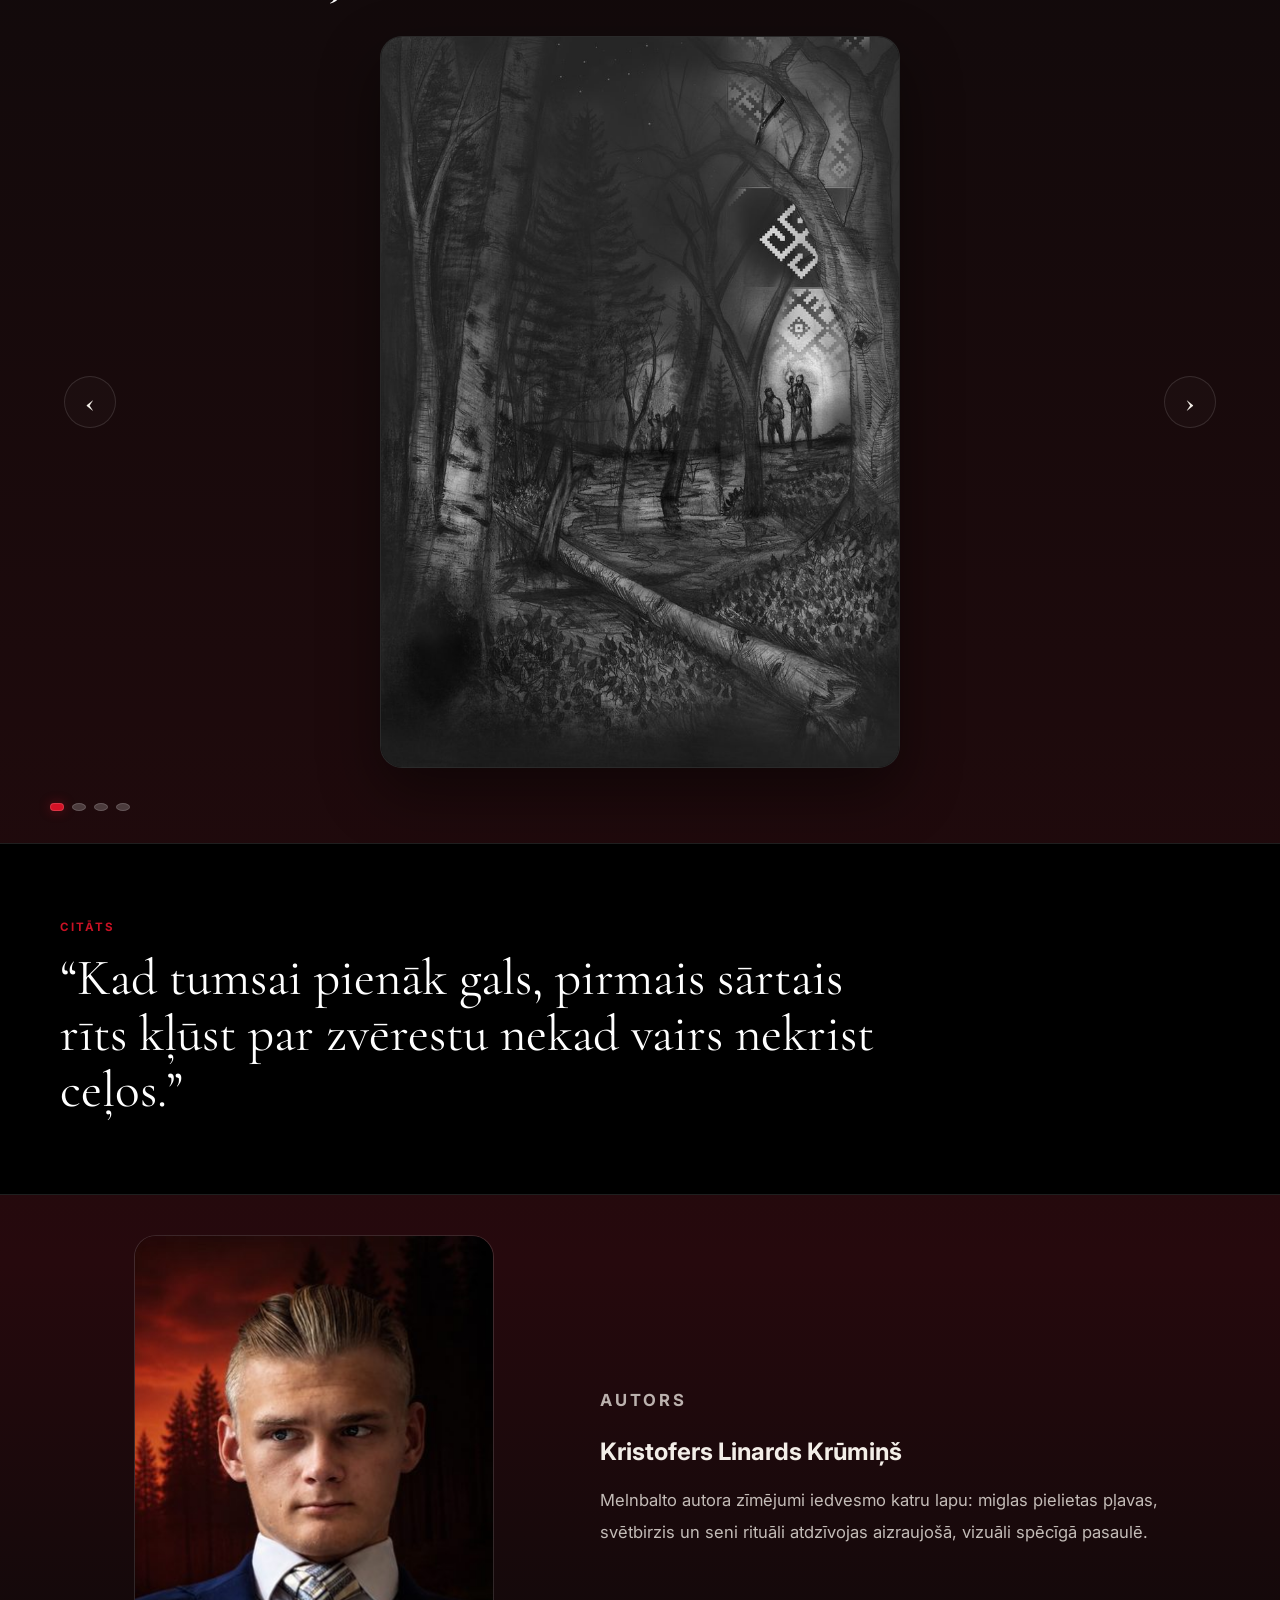
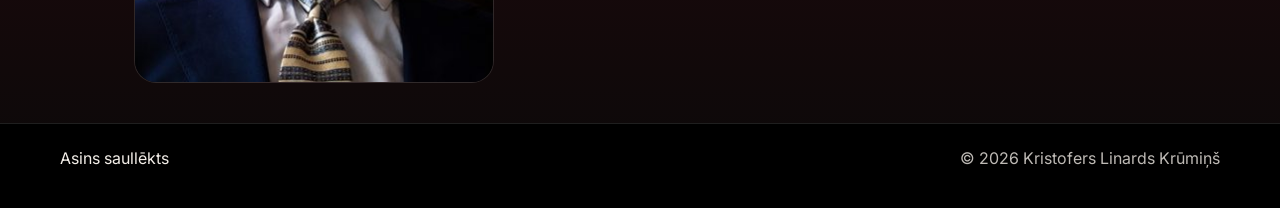
==== commit 04d5195f: "4" ====
--- a/index.html
+++ b/index.html
@@ -11,15 +11,16 @@
     <meta name="keywords" content="Asins saullēkts, Livonija, fantāzijas romāns, vēsturisks romāns, Latvija, Kristofers Krūmiņš" />
     <meta name="author" content="Kristofers Linards Krūmiņš" />
     <meta name="robots" content="index, follow" />
-    <link rel="canonical" href="https://asinssaulekts.lv/" />
+    <link rel="canonical" href="https://asinssaullekts.lv/" />
+    <link rel="preload" as="image" href="images/Cover.jpg" fetchpriority="high" />
     
     <!-- Open Graph Tags -->
     <meta property="og:type" content="book" />
     <meta property="og:title" content="Asins saullēkts — Vēsturisks fantāzijas romāns" />
     <meta property="og:description" content="Vēsturiski fantāzisks piedzīvojums par izdzīvošanu, brīvību un cerību senajā Livonijā. Autors Kristofers Linards Krūmiņš." />
-    <meta property="og:image" content="https://asinssaulekts.lv/images/Cover.png" />
+    <meta property="og:image" content="https://asinssaullekts.lv/images/Cover.jpg" />
     <meta property="og:image:alt" content="Asins saullēkts grāmatas vāks" />
-    <meta property="og:url" content="https://asinssaulekts.lv/" />
+    <meta property="og:url" content="https://asinssaullekts.lv/" />
     <meta property="og:site_name" content="Asins saullēkts" />
     <meta property="og:locale" content="lv_LV" />
     
@@ -27,7 +28,7 @@
     <meta name="twitter:card" content="summary_large_image" />
     <meta name="twitter:title" content="Asins saullēkts — Vēsturisks fantāzijas romāns" />
     <meta name="twitter:description" content="Vēsturiski fantāzisks piedzīvojums par izdzīvošanu un brīvību senajā Livonijā." />
-    <meta name="twitter:image" content="https://asinssaulekts.lv/images/Cover.png" />
+    <meta name="twitter:image" content="https://asinssaullekts.lv/images/Cover.jpg" />
     
     <!-- Additional Meta Tags -->
     <meta name="apple-mobile-web-app-capable" content="yes" />
@@ -57,7 +58,7 @@
       "bookFormat": "Hardcover",
       "datePublished": "2024",
       "description": "Vēsturiski fantāzisks romāns par izdzīvošanu, brīvību un cerību senajā Livonijā. Jauneklis Jānis pamostas ievainots un bez atmiņām, bet katrs solis mežos un purvos atmodina atmiņu drumstalas.",
-      "image": "https://asinssaulekts.lv/images/Cover.png",
+      "image": "https://asinssaullekts.lv/images/Cover.jpg",
       "inLanguage": "lv",
       "isbn": "",
       "offers": {
@@ -74,8 +75,8 @@
       "@context": "https://schema.org",
       "@type": "Organization",
       "name": "Asins saullēkts",
-      "url": "https://asinssaulekts.lv/",
-      "logo": "https://asinssaulekts.lv/images/Cover.png",
+      "url": "https://asinssaullekts.lv/",
+      "logo": "https://asinssaullekts.lv/images/Cover.jpg",
       "sameAs": []
     }
     </script>
@@ -120,9 +121,15 @@
               <!-- Replace this path with your actual cover image file -->
               <img
                 class="book-cover-image"
-                src="images/Cover.png"
+                src="images/Cover-560.jpg"
+                srcset="images/Cover-420.jpg 420w, images/Cover-560.jpg 560w, images/Cover-900.jpg 803w"
+                sizes="(max-width: 640px) 100vw, 560px"
                 alt="Asins saullēkts grāmatas vāks"
-                loading="lazy"
+                loading="eager"
+                fetchpriority="high"
+                decoding="async"
+                width="803"
+                height="1190"
               />
             </div>
           </div>
@@ -179,9 +186,14 @@
             <div class="illustration-stage">
               <img
                 id="illustration-image"
-                src="images/3.png"
+                src="images/3-480.jpg"
+                srcset="images/3-480.jpg 480w, images/3-760.jpg 760w"
+                sizes="(max-width: 640px) 100vw, 520px"
                 alt="Asins saullēkts ilustrācija - maina skats uz Livonijas mežiem"
                 loading="lazy"
+                decoding="async"
+                width="1231"
+                height="1733"
               />
             </div>
 
@@ -208,9 +220,14 @@
             <div class="author-photo-placeholder">
                <img
                 id="author-image"
-                src="images/Autors.png"
+                src="images/Autors-360.jpg"
+                srcset="images/Autors-360.jpg 360w, images/Autors-720.jpg 720w"
+                sizes="(max-width: 640px) 80vw, 360px"
                 alt="Kristofers Linards Krūmiņš - Asins saullēkts autors"
                 loading="lazy"
+                decoding="async"
+                width="941"
+                height="1172"
               />
             </div>
           </div>
@@ -234,8 +251,8 @@
         "@type": "Person",
         "name": "Kristofers Linards Krūmiņš",
         "jobTitle": "Rakstnieks un ilustrators",
-        "image": "https://asinssaulekts.lv/images/Autors.png",
-        "url": "https://asinssaulekts.lv/",
+        "image": "https://asinssaullekts.lv/images/Autors.jpg",
+        "url": "https://asinssaullekts.lv/",
         "sameAs": []
       }
       </script>
--- a/style.css
+++ b/style.css
@@ -118,12 +118,8 @@
   font-size: clamp(2rem, 2.7vw, 2.9rem);
   font-weight: 700;
   letter-spacing: 0.04em;
-  color: var(--paper);
+  color: #ffffff;
   transition: opacity 0.2s ease, transform 0.2s ease;
-  background: linear-gradient(135deg, var(--paper) 0%, rgba(212, 18, 38, 0.5) 100%);
-  -webkit-background-clip: text;
-  -webkit-text-fill-color: transparent;
-  background-clip: text;
 }
 
 .brand-link:hover,
@@ -215,12 +211,8 @@
   font-size: clamp(4rem, 7vw, 7rem);
   line-height: 0.88;
   letter-spacing: -0.05em;
-  color: var(--paper);
+  color: #ffffff;
   text-shadow: 0 12px 40px rgba(0, 0, 0, 0.35);
-  background: linear-gradient(135deg, var(--paper) 0%, rgba(212, 18, 38, 0.8) 100%);
-  -webkit-background-clip: text;
-  -webkit-text-fill-color: transparent;
-  background-clip: text;
   animation: fadeInUp 0.8s ease-out;
 }
 
@@ -290,7 +282,7 @@
 .book-cover {
   position: relative;
   width: min(100%, 560px);
-  aspect-ratio: 0.74;
+  aspect-ratio: 803 / 1190;
   border-radius: 18px;
   overflow: hidden;
   background: #0d0d0d;
@@ -411,7 +403,7 @@
 
 .excerpt {
   padding: 2.5rem 0;
-  background: linear-gradient(90deg, rgba(212,18,38,0.08) 0%, rgba(212,18,38,0.04) 15%, transparent 40%, transparent 60%, rgba(212,18,38,0.04) 85%, rgba(212,18,38,0.08) 100%);
+  background: #000000;
   border-top: 1px solid var(--line);
   border-bottom: 1px solid var(--line);
   animation: fadeInUp 0.8s ease-out 0.3s both;
@@ -430,10 +422,7 @@
   color: var(--paper);
   font-size: clamp(2.5rem, 5vw, 4rem);
   line-height: 0.95;
-  background: linear-gradient(135deg, var(--paper) 0%, rgba(212, 18, 38, 0.6) 100%);
-  -webkit-background-clip: text;
-  -webkit-text-fill-color: transparent;
-  background-clip: text;
+  color: #ffffff;
 }
 
 .story-copy {
@@ -472,10 +461,7 @@
   font-family: "Cormorant Garamond", serif;
   font-size: clamp(2.3rem, 4vw, 4rem);
   line-height: 1.1;
-  background: linear-gradient(135deg, var(--paper) 0%, rgba(212, 18, 38, 0.7) 100%);
-  -webkit-background-clip: text;
-  -webkit-text-fill-color: transparent;
-  background-clip: text;
+  color: #ffffff;
   max-width: 850px;
 }
 
@@ -493,8 +479,10 @@
 
 .author-photo-placeholder {
   width: min(100%, 360px);
-  height: 420px;
+  aspect-ratio: 941 / 1172;
+  height: auto;
   border: 1px solid var(--line);
+  border-radius: 22px;
   background: radial-gradient(circle at 50% 25%, rgba(212,18,38,0.15), rgba(255,255,255,0.02) 40%, rgba(0,0,0,0.12));
   color: rgba(255, 255, 255, 0.46);
   display: grid;
@@ -512,18 +500,16 @@
   width: 100%;
   height: 100%;
   object-fit: cover;
-  object-position: center 0%;
+  object-position: center;
   display: block;
+  background: #0d0d0d;
 }
 
 .author-copy h3 {
   margin: 0;
   font-family: "Cormorant Garamond", serif;
   font-size: clamp(2rem, 3vw, 3rem);
-  background: linear-gradient(135deg, var(--paper) 0%, rgba(212, 18, 38, 0.7) 100%);
-  -webkit-background-clip: text;
-  -webkit-text-fill-color: transparent;
-  background-clip: text;
+  color: #ffffff;
 }
 
 .author-copy p {
@@ -572,10 +558,7 @@
   color: var(--paper);
   font-size: clamp(2.4rem, 4.3vw, 4rem);
   line-height: 0.96;
-  background: linear-gradient(135deg, var(--paper) 0%, rgba(212, 18, 38, 0.6) 100%);
-  -webkit-background-clip: text;
-  -webkit-text-fill-color: transparent;
-  background-clip: text;
+  color: #ffffff;
 }
 
 .illustration-carousel {
@@ -590,7 +573,7 @@
 .illustration-stage {
   position: relative;
   width: min(100%, 520px);
-  aspect-ratio: 3 / 4;
+  aspect-ratio: 1231 / 1733;
   overflow: hidden;
   border-radius: 22px;
   border: 1px solid var(--line);
@@ -619,6 +602,7 @@
 .carousel-btn {
   width: 52px;
   height: 52px;
+  min-width: 52px;
   border-radius: 50%;
   border: 1px solid var(--line);
   background: rgba(255, 255, 255, 0.02);
@@ -627,6 +611,9 @@
   align-items: center;
   justify-content: center;
   padding: 0;
+  margin: 0;
+  justify-self: center;
+  box-sizing: border-box;
   font-family: "Cormorant Garamond", serif;
   font-size: 2rem;
   line-height: 1;
@@ -719,7 +706,9 @@
   }
 
   .author-photo-placeholder {
-    height: 300px;
+    height: auto;
+    max-height: none;
+    aspect-ratio: 3 / 4;
   }
 
   .footer-inner {
@@ -735,6 +724,7 @@
   .carousel-btn {
     width: 44px;
     height: 44px;
+    min-width: 44px;
     font-size: 1.6rem;
   }
 }
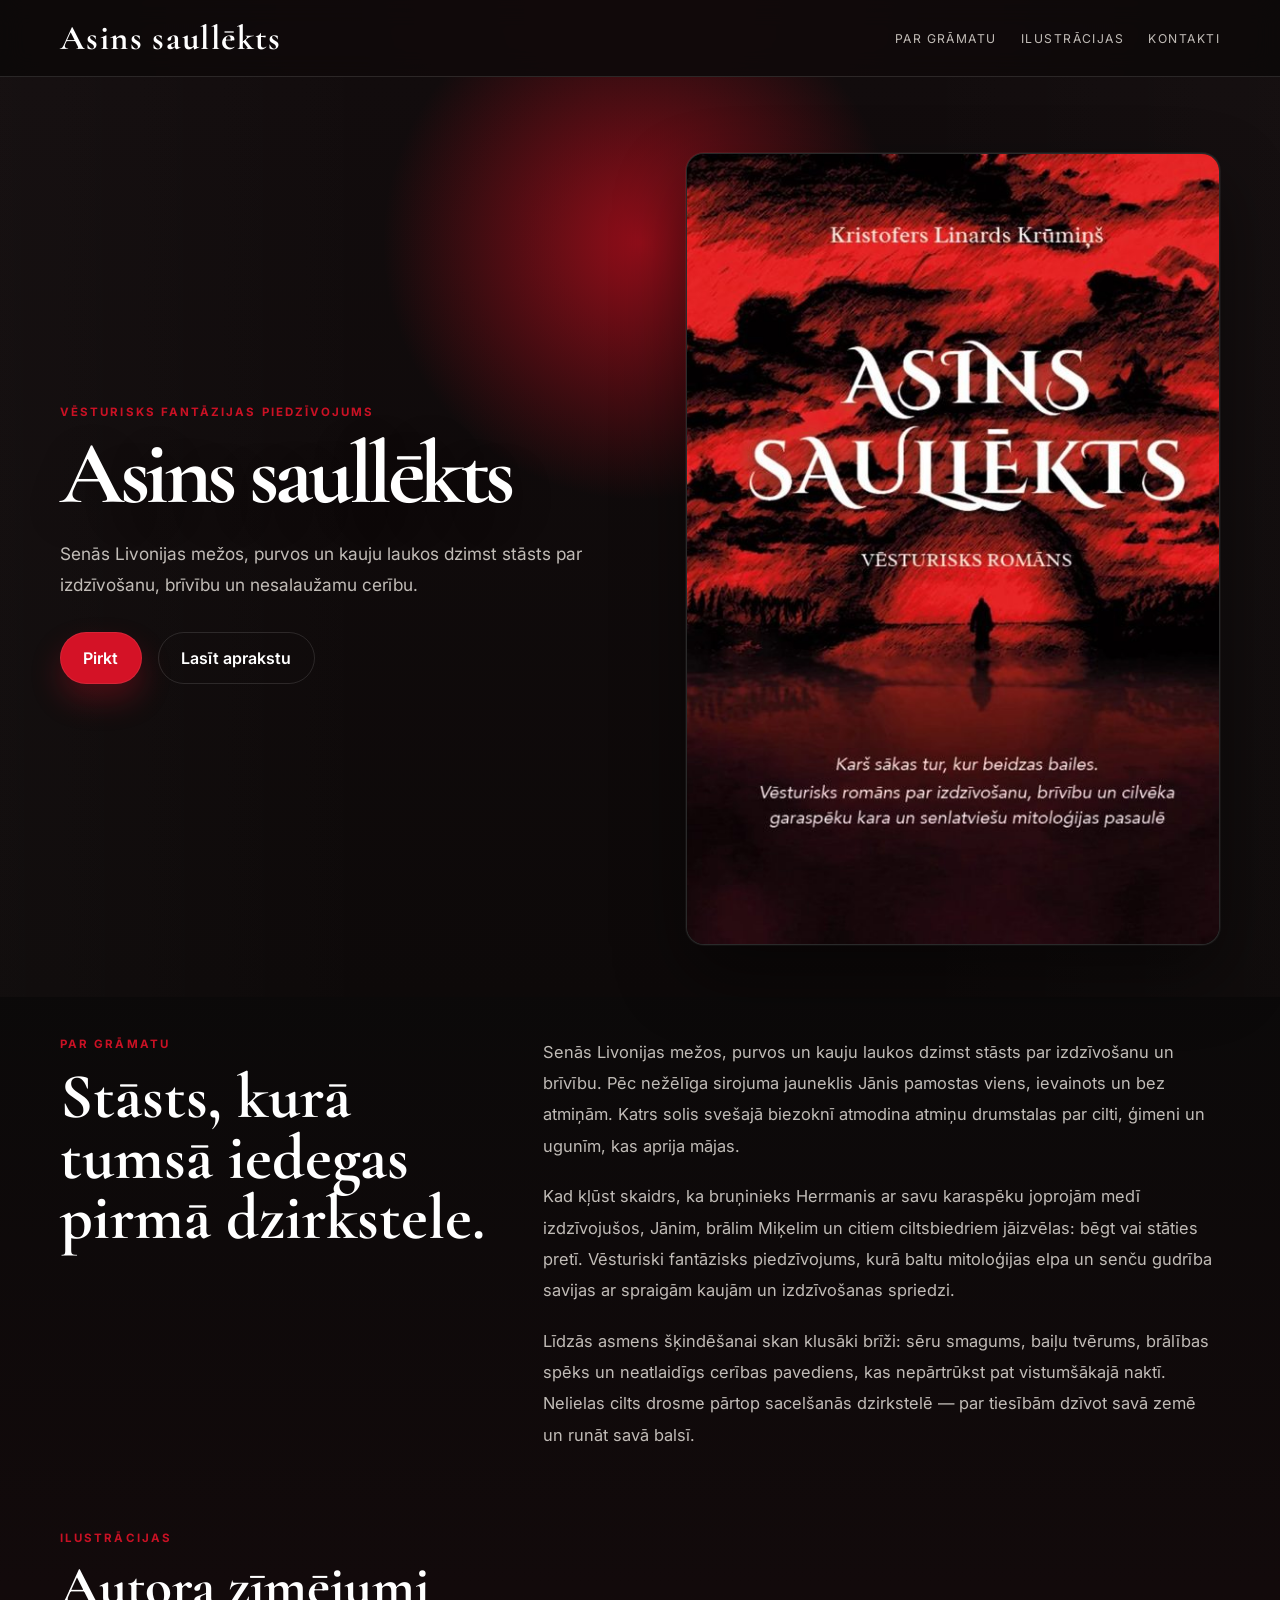
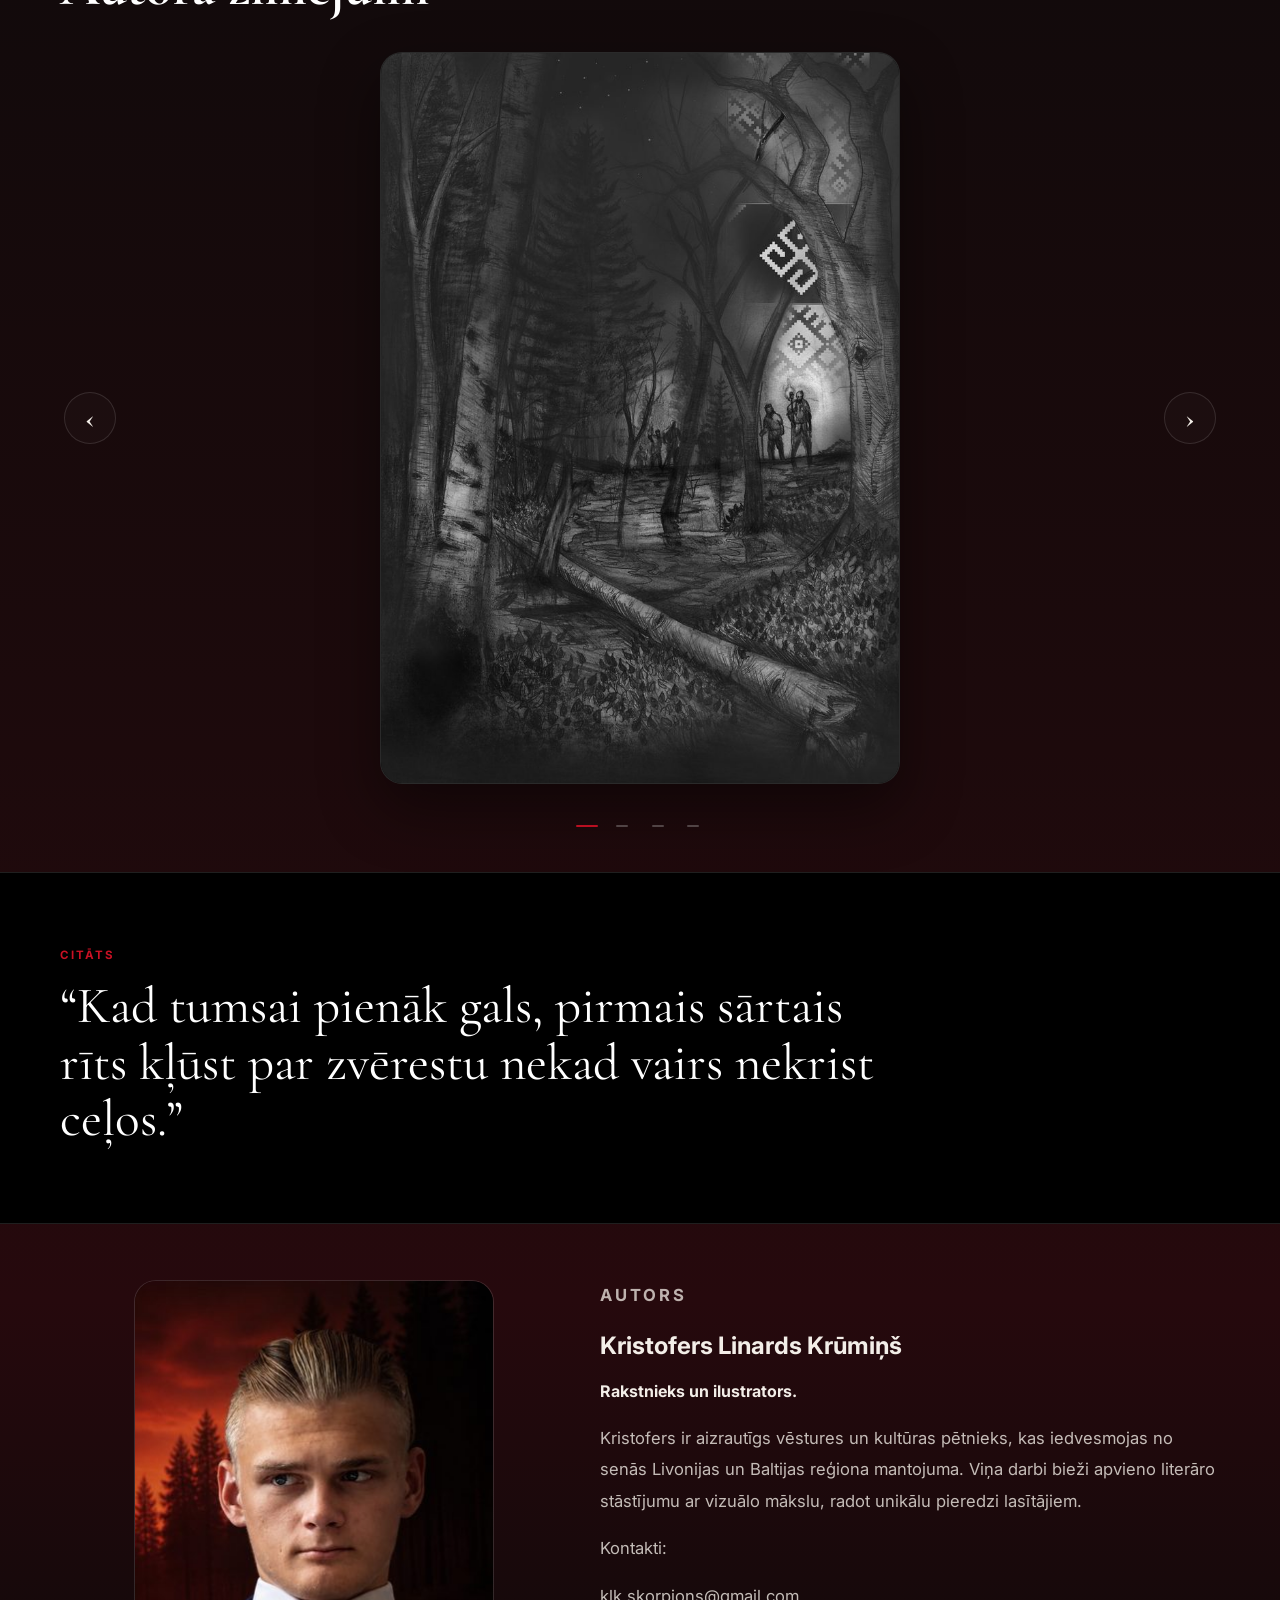
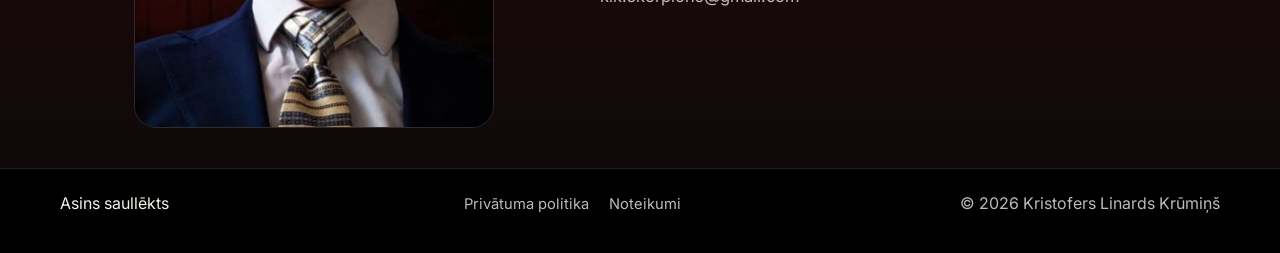
==== commit 357c4e4c: "Update book website content and links" ====
--- a/index.html
+++ b/index.html
@@ -43,7 +43,7 @@
       href="https://fonts.googleapis.com/css2?family=Cormorant+Garamond:wght@500;600;700&family=Inter:wght@400;500;600;700&display=swap"
       rel="stylesheet"
     />
-    <link rel="stylesheet" href="style.css" />
+    <link rel="stylesheet" href="style.css?v=5" />
     
     <!-- JSON-LD Structured Data -->
     <script type="application/ld+json">
@@ -63,7 +63,7 @@
       "isbn": "",
       "offers": {
         "@type": "Offer",
-        "url": "https://buki.lv/asins-saullekts",
+        "url": "https://www.janisroze.lv/en/fi5p-asins-saullekts.html?srsltid=AU7gw4UKO98CBJKIDJWwYtUkCA4dVGQTxiixb24olHpKbwZglb6pQk6h",
         "priceCurrency": "EUR",
         "price": ""
       }
@@ -77,7 +77,16 @@
       "name": "Asins saullēkts",
       "url": "https://asinssaullekts.lv/",
       "logo": "https://asinssaullekts.lv/images/Cover.jpg",
-      "sameAs": []
+      "contactPoint": [{
+        "@type": "ContactPoint",
+        "contactType": "customer support",
+        "email": "klk.skorpions@gmail.com",
+        "telephone": ""
+      }],
+      "sameAs": [
+        "https://instagram.com/yourprofile",
+        "https://facebook.com/yourpage"
+      ]
     }
     </script>
   </head>
@@ -88,7 +97,7 @@
         <nav class="nav-links" aria-label="Galvenā navigācija">
           <a href="#about">Par grāmatu</a>
           <a href="#ilustracijas">Ilustrācijas</a>
-          <a href="#autors">Autors</a>
+          <a href="#autors">Kontakti</a>
         </nav>
       </div>
     </header>
@@ -106,7 +115,7 @@
             <div class="hero-actions">
               <a 
                class="button"
-                href="https://buki.lv/asins-saullekts"
+                href="https://www.janisroze.lv/en/fi5p-asins-saullekts.html?srsltid=AU7gw4UKO98CBJKIDJWwYtUkCA4dVGQTxiixb24olHpKbwZglb6pQk6h"
                 target="_blank"
                 rel="noopener noreferrer">Pirkt</a>
               <a
@@ -235,11 +244,21 @@
           <div class="author-copy">
             <p class="section-kicker">Autors</p>
             <h2>Kristofers Linards Krūmiņš</h2>
-            <p>
-              Melnbalto autora zīmējumi iedvesmo katru lapu: miglas pielietas
-              pļavas, svētbirzis un seni rituāli atdzīvojas aizraujošā, vizuāli
-              spēcīgā pasaulē.
-            </p>
+            <h4>
+              Rakstnieks un ilustrators.
+            </h4>
+            <div class="author-bio">
+              <p>
+                Kristofers ir aizrautīgs vēstures un kultūras pētnieks, kas
+                iedvesmojas no senās Livonijas un Baltijas reģiona mantojuma.
+                Viņa darbi bieži apvieno literāro stāstījumu ar vizuālo mākslu,
+                radot unikālu pieredzi lasītājiem.
+              </p>
+            </div>
+            <div id="kontakti" class="author-contact">
+              <p class="contact-kicker">Kontakti:</p>
+              <p><a href="mailto:klk.skorpions@gmail.com">klk.skorpions@gmail.com</a></p>
+            </div>
           </div>
         </div>
       </section>
@@ -253,6 +272,7 @@
         "jobTitle": "Rakstnieks un ilustrators",
         "image": "https://asinssaullekts.lv/images/Autors.jpg",
         "url": "https://asinssaullekts.lv/",
+        "email": "klk.skorpions@gmail.com",
         "sameAs": []
       }
       </script>
@@ -261,6 +281,10 @@
     <footer class="site-footer">
       <div class="container footer-inner">
         <div class="brand small">Asins saullēkts</div>
+        <nav class="footer-links" aria-label="Footer links">
+          <a href="privacy.html">Privātuma politika</a>
+          <a href="terms.html">Noteikumi</a>
+        </nav>
         <p>© <span id="year"></span> Kristofers Linards Krūmiņš</p>
       </div>
     </footer>
--- a/style.css
+++ b/style.css
@@ -277,6 +277,7 @@
 .cover-panel {
   display: flex;
   justify-content: center;
+  margin-top: 1rem;
 }
 
 .book-cover {
@@ -469,12 +470,13 @@
   display: grid;
   grid-template-columns: 0.9fr 1.1fr;
   gap: 2rem;
-  align-items: center;
+  align-items: start;
 }
 
 .author-photo-wrap {
   display: flex;
   justify-content: center;
+  margin-top: 1rem;
 }
 
 .author-photo-placeholder {
@@ -519,6 +521,66 @@
   font-size: 1.04rem;
 }
 
+.contact-form {
+  display: grid;
+  gap: 1rem;
+  max-width: 620px;
+  margin-top: 2rem;
+  padding-top: 1.5rem;
+  border-top: 1px solid var(--line);
+}
+
+.form-field {
+  display: grid;
+  gap: 0.45rem;
+}
+
+.form-field label {
+  color: var(--paper);
+  font-size: 0.8rem;
+  font-weight: 700;
+  letter-spacing: 0.08em;
+  text-transform: uppercase;
+}
+
+.form-field input,
+.form-field textarea {
+  width: 100%;
+  border: 1px solid rgba(255, 255, 255, 0.18);
+  border-radius: 8px;
+  padding: 0.85rem 0.95rem;
+  background: rgba(0, 0, 0, 0.28);
+  color: var(--paper);
+  font: inherit;
+  line-height: 1.5;
+  transition: border-color 0.2s ease, background 0.2s ease, box-shadow 0.2s ease;
+}
+
+.form-field textarea {
+  resize: vertical;
+  min-height: 150px;
+}
+
+.form-field input:focus,
+.form-field textarea:focus {
+  outline: none;
+  border-color: var(--blood-bright);
+  background: rgba(0, 0, 0, 0.45);
+  box-shadow: 0 0 0 3px var(--blood-soft);
+}
+
+.form-hidden-field {
+  position: absolute;
+  left: -9999px;
+}
+
+.contact-form .button {
+  justify-self: start;
+  border: 0;
+  cursor: pointer;
+  font: inherit;
+}
+
 .site-footer {
   padding: 1.5rem 0 2.5rem;
   position: relative;
@@ -632,29 +694,44 @@
 .carousel-dots {
   display: flex;
   justify-content: center;
-  gap: 0.5rem;
-  margin-top: 1.2rem;
+  grid-column: 2;
+  gap: 0.2rem;
+  margin-top: 0.75rem;
 }
 
 .carousel-dot {
-  width: 8px;
-  height: 8px;
-  border-radius: 50%;
-  background: rgba(255, 255, 255, 0.2);
-  border: 1px solid rgba(255, 255, 255, 0.15);
+  display: grid;
+  width: 32px;
+  height: 28px;
+  padding: 0;
+  place-items: center;
+  border: 0;
+  border-radius: 4px;
+  background: transparent;
   cursor: pointer;
-  transition: all 0.3s ease;
-}
-
-.carousel-dot.active {
+}
+
+.carousel-dot::before {
+  content: "";
+  width: 12px;
+  height: 2px;
+  border-radius: 2px;
+  background: rgba(255, 255, 255, 0.28);
+  transition: width 0.2s ease, background-color 0.2s ease;
+}
+
+.carousel-dot.active::before {
+  width: 22px;
   background: var(--blood-bright);
-  width: 24px;
-  border-radius: 4px;
-  box-shadow: 0 0 12px rgba(212, 18, 38, 0.4);
-}
-
-.carousel-dot:hover {
-  background: rgba(212, 18, 38, 0.6);
+}
+
+.carousel-dot:hover::before {
+  background: rgba(212, 18, 38, 0.75);
+}
+
+.carousel-dot:focus-visible {
+  outline: 1px solid var(--blood-bright);
+  outline-offset: -2px;
 }
 
 @media (max-width: 900px) {
@@ -728,3 +805,53 @@
     font-size: 1.6rem;
   }
 }
+
+/* Policy / Terms page styles */
+body.policy {
+  background:
+    radial-gradient(circle at top, rgba(212, 18, 38, 0.06), transparent 18%),
+    linear-gradient(180deg, #0b0b0b 0%, #070606 100%);
+}
+
+.policy-main {
+  background: linear-gradient(180deg, rgba(255,255,255,0.02), rgba(255,255,255,0.01));
+  border: 1px solid var(--line);
+  padding: 2rem;
+  border-radius: 12px;
+  box-shadow: 0 18px 40px rgba(0,0,0,0.45);
+  color: var(--muted);
+}
+
+.policy-main h1 {
+  margin: 0 0 0.6rem 0;
+  font-family: "Cormorant Garamond", serif;
+  color: var(--paper);
+  font-size: clamp(2rem, 3.5vw, 2.8rem);
+}
+
+.policy-main h2 {
+  margin: 1.2rem 0 0.4rem 0;
+  font-family: "Cormorant Garamond", serif;
+  color: var(--paper);
+  font-size: clamp(1.2rem, 2.2vw, 1.6rem);
+}
+
+.policy-section {
+  line-height: 1.9;
+  color: var(--muted);
+  margin-bottom: 1rem;
+}
+
+.footer-links a {
+  color: var(--muted);
+  margin-left: 1rem;
+  font-size: 0.92rem;
+}
+
+.policy-contact {
+  margin-top: 1rem;
+  padding: 0.8rem 1rem;
+  background: rgba(212,18,38,0.04);
+  border-radius: 8px;
+  border: 1px solid rgba(212,18,38,0.06);
+}
